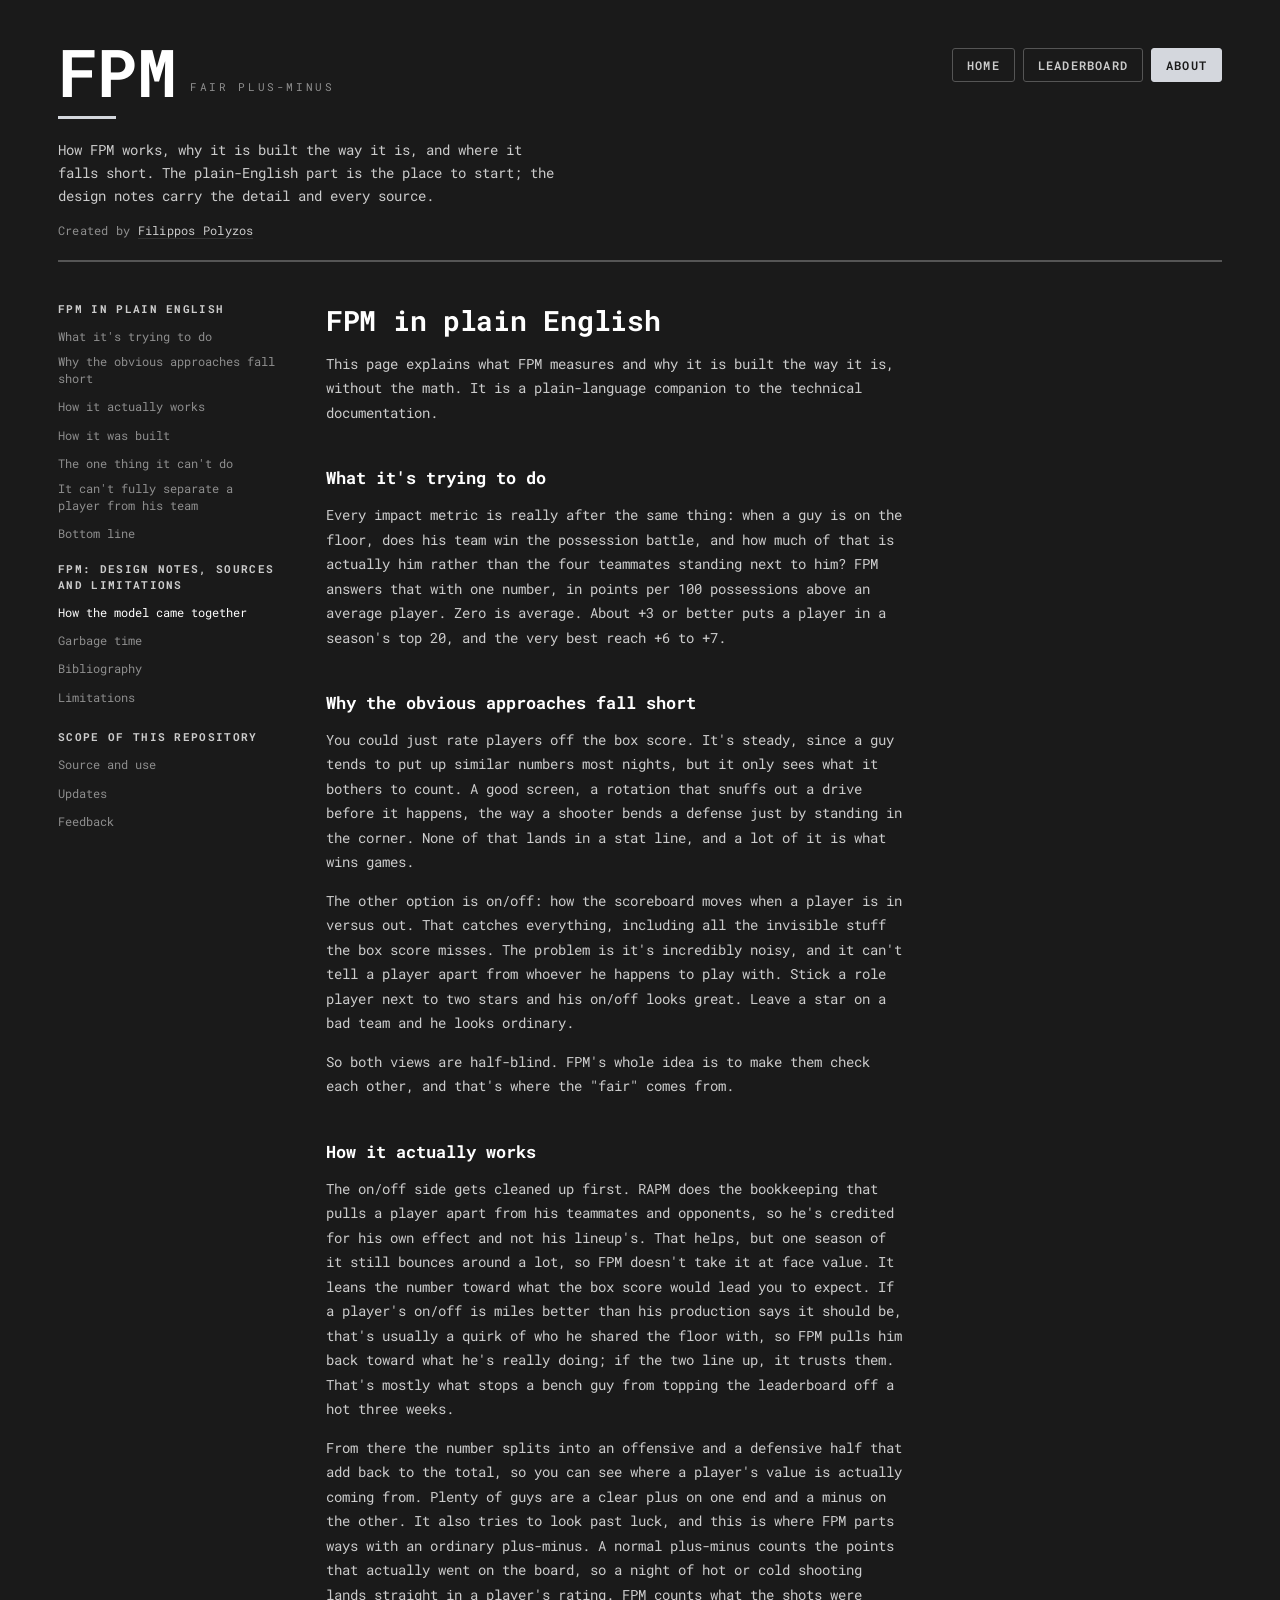
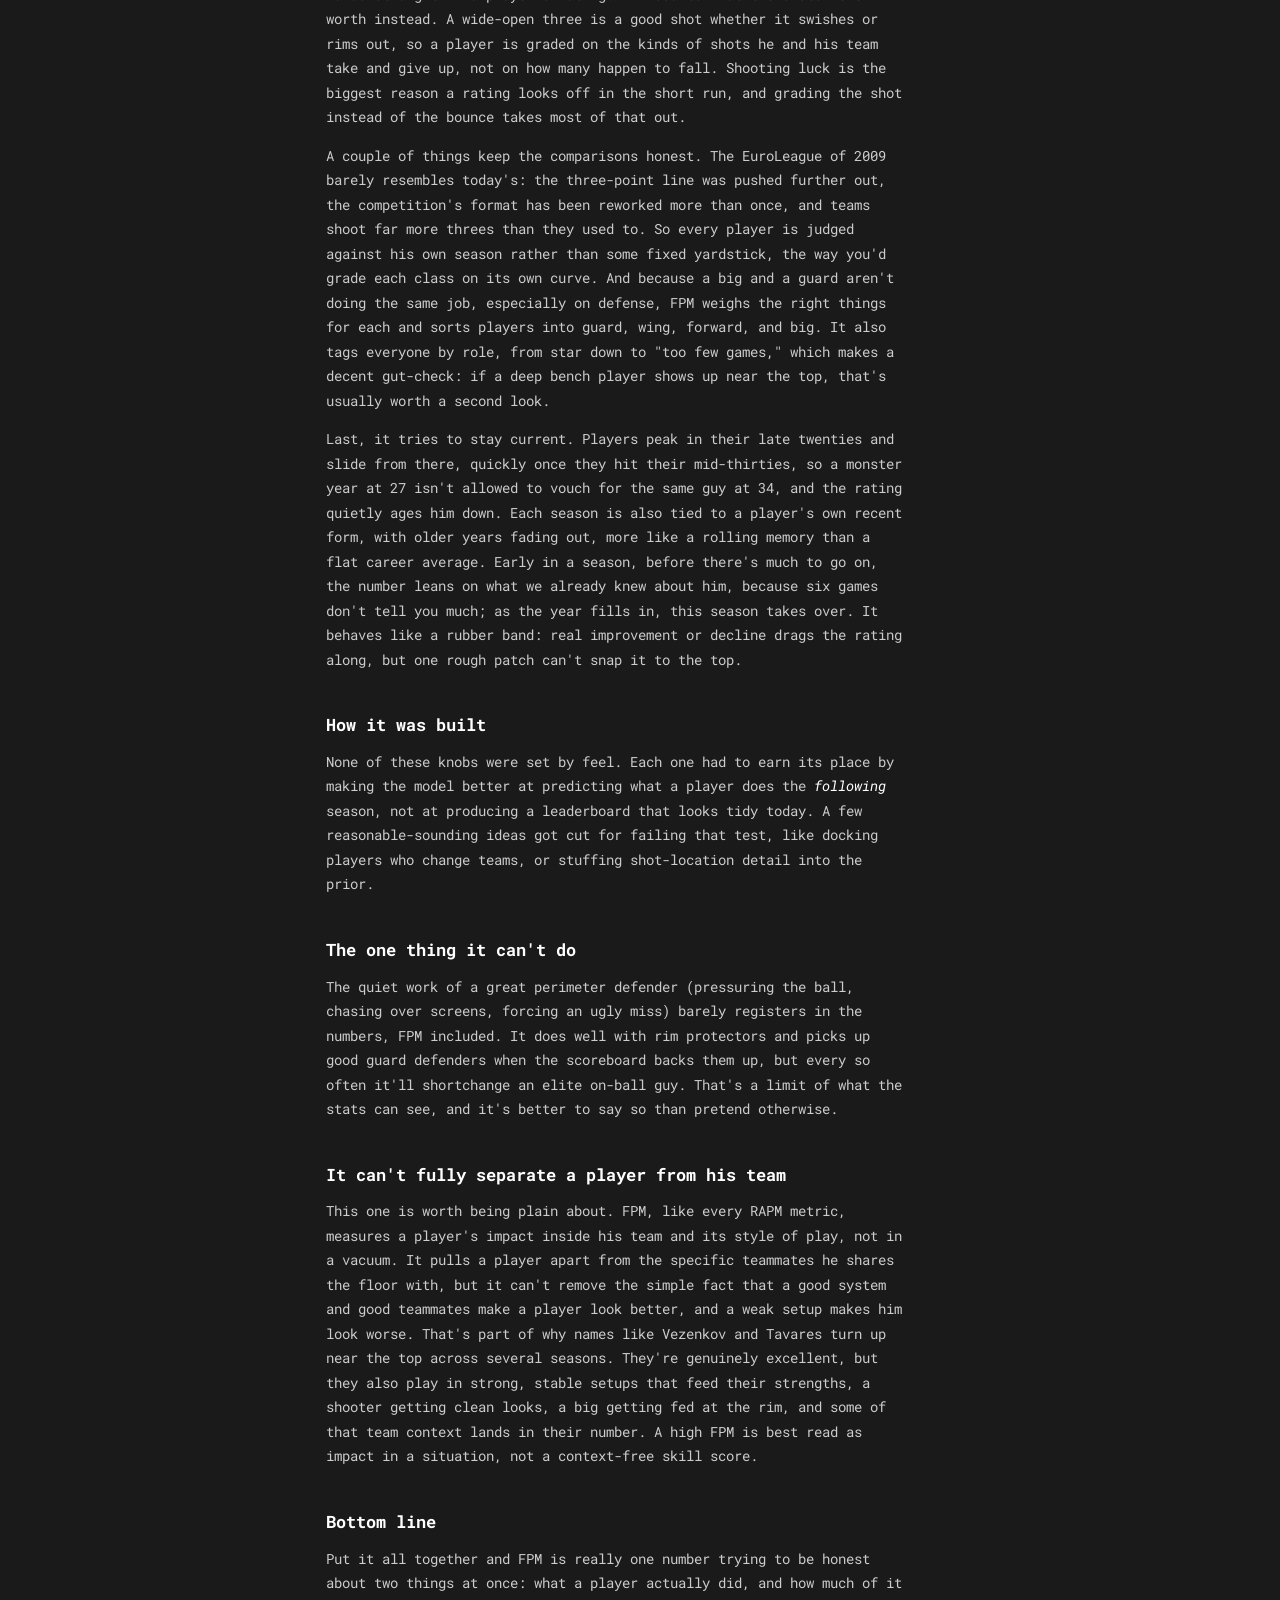
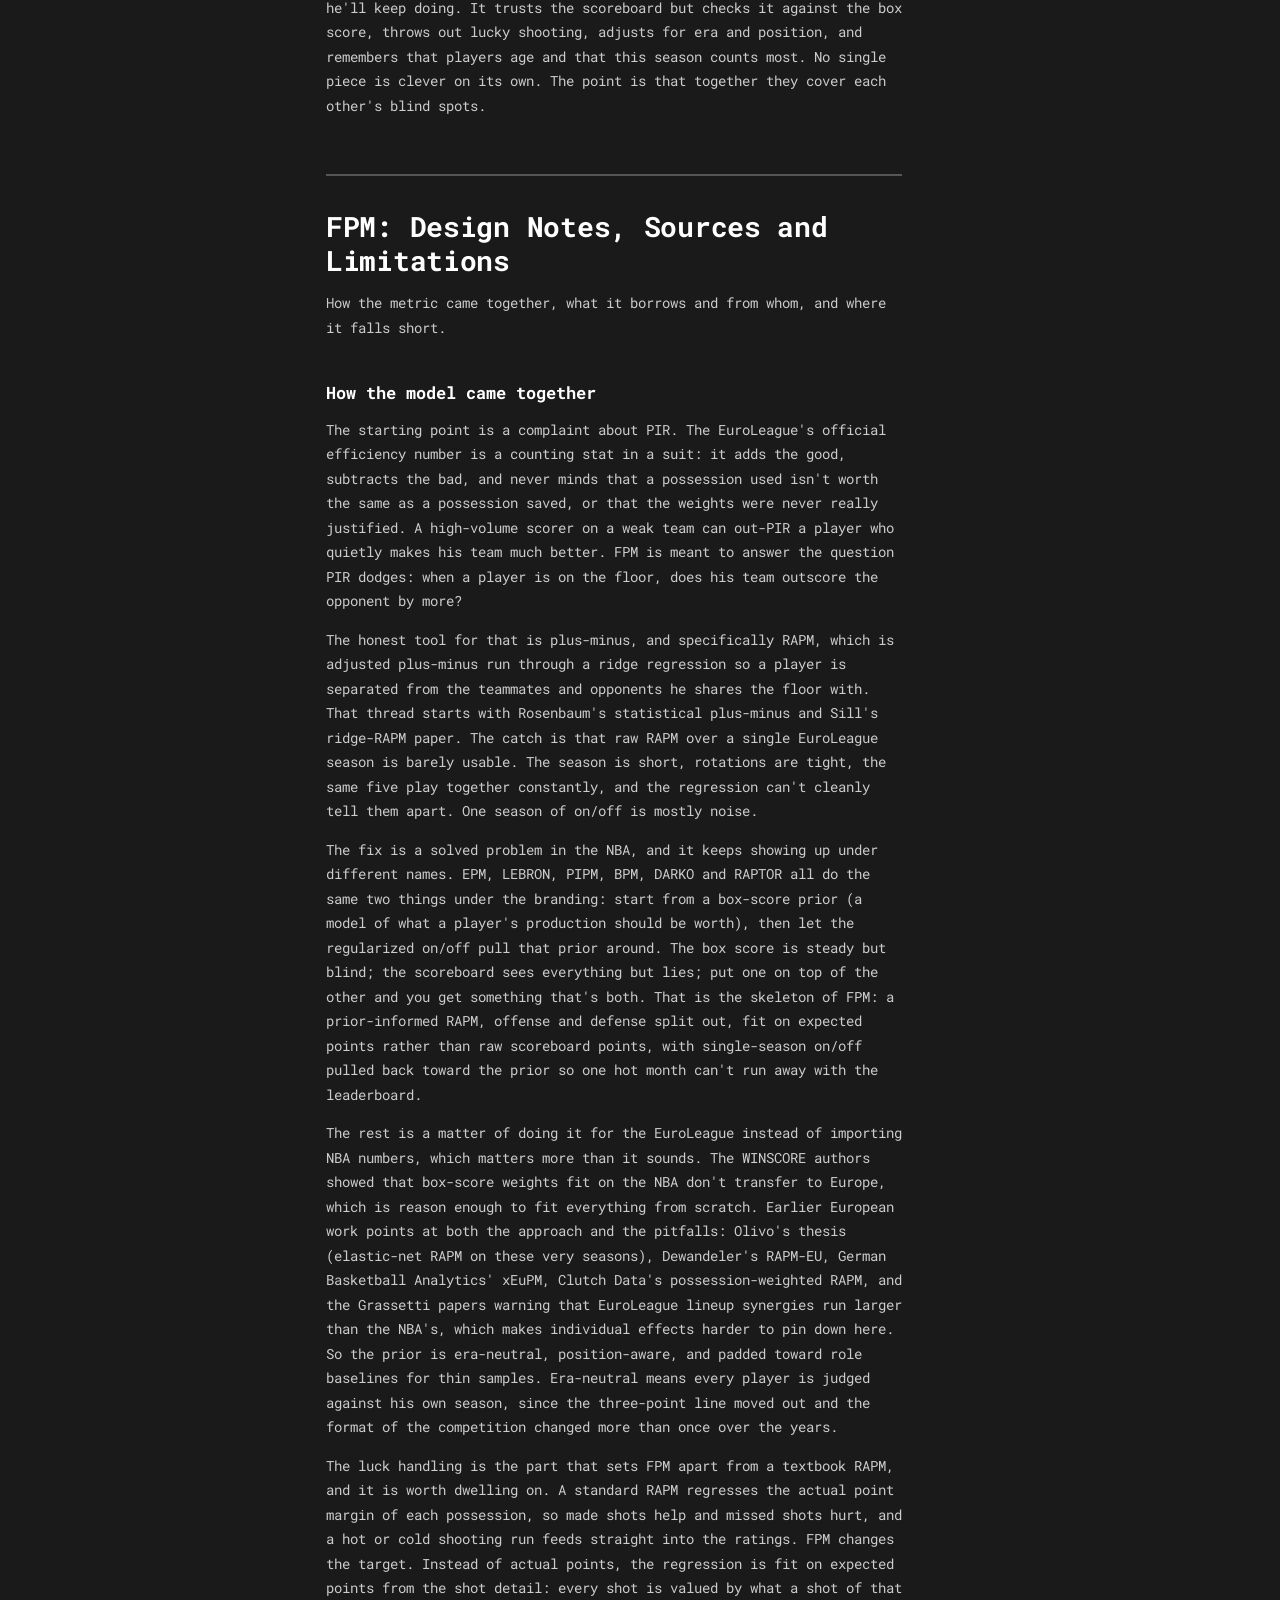
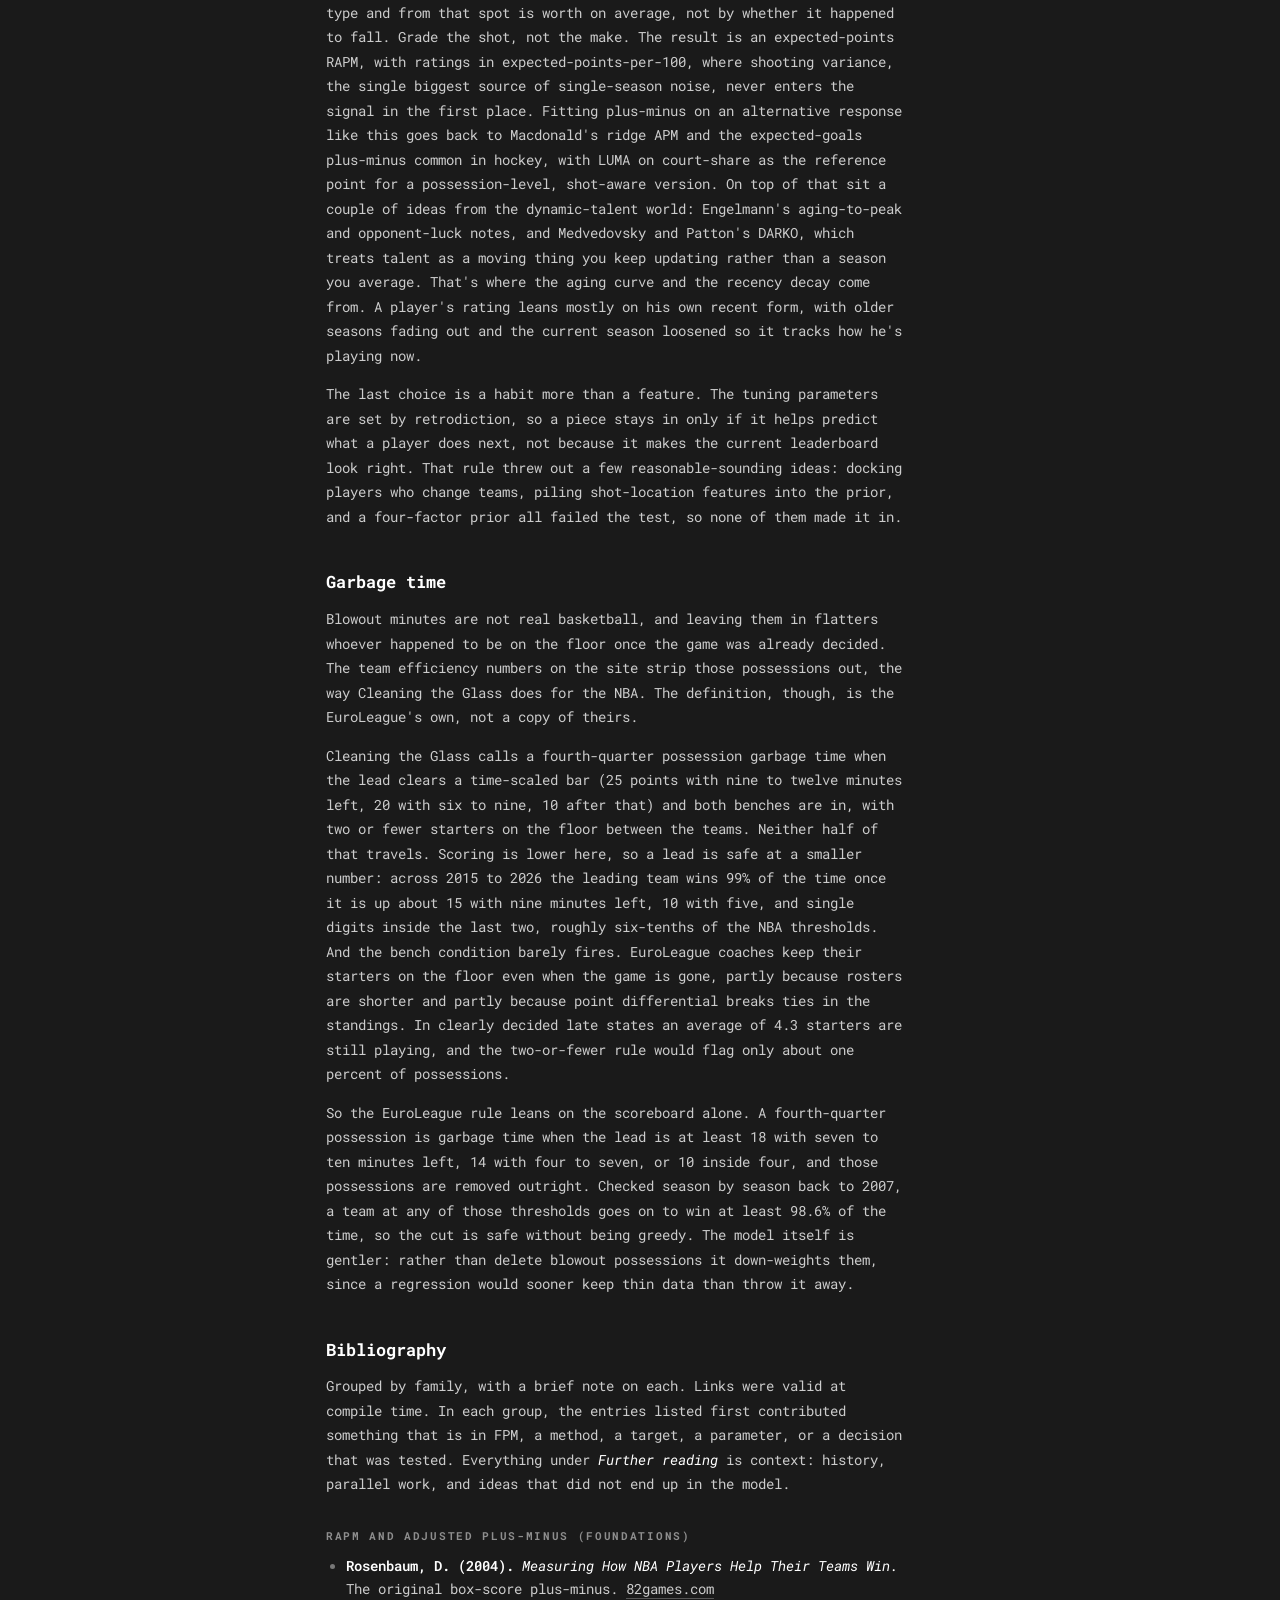
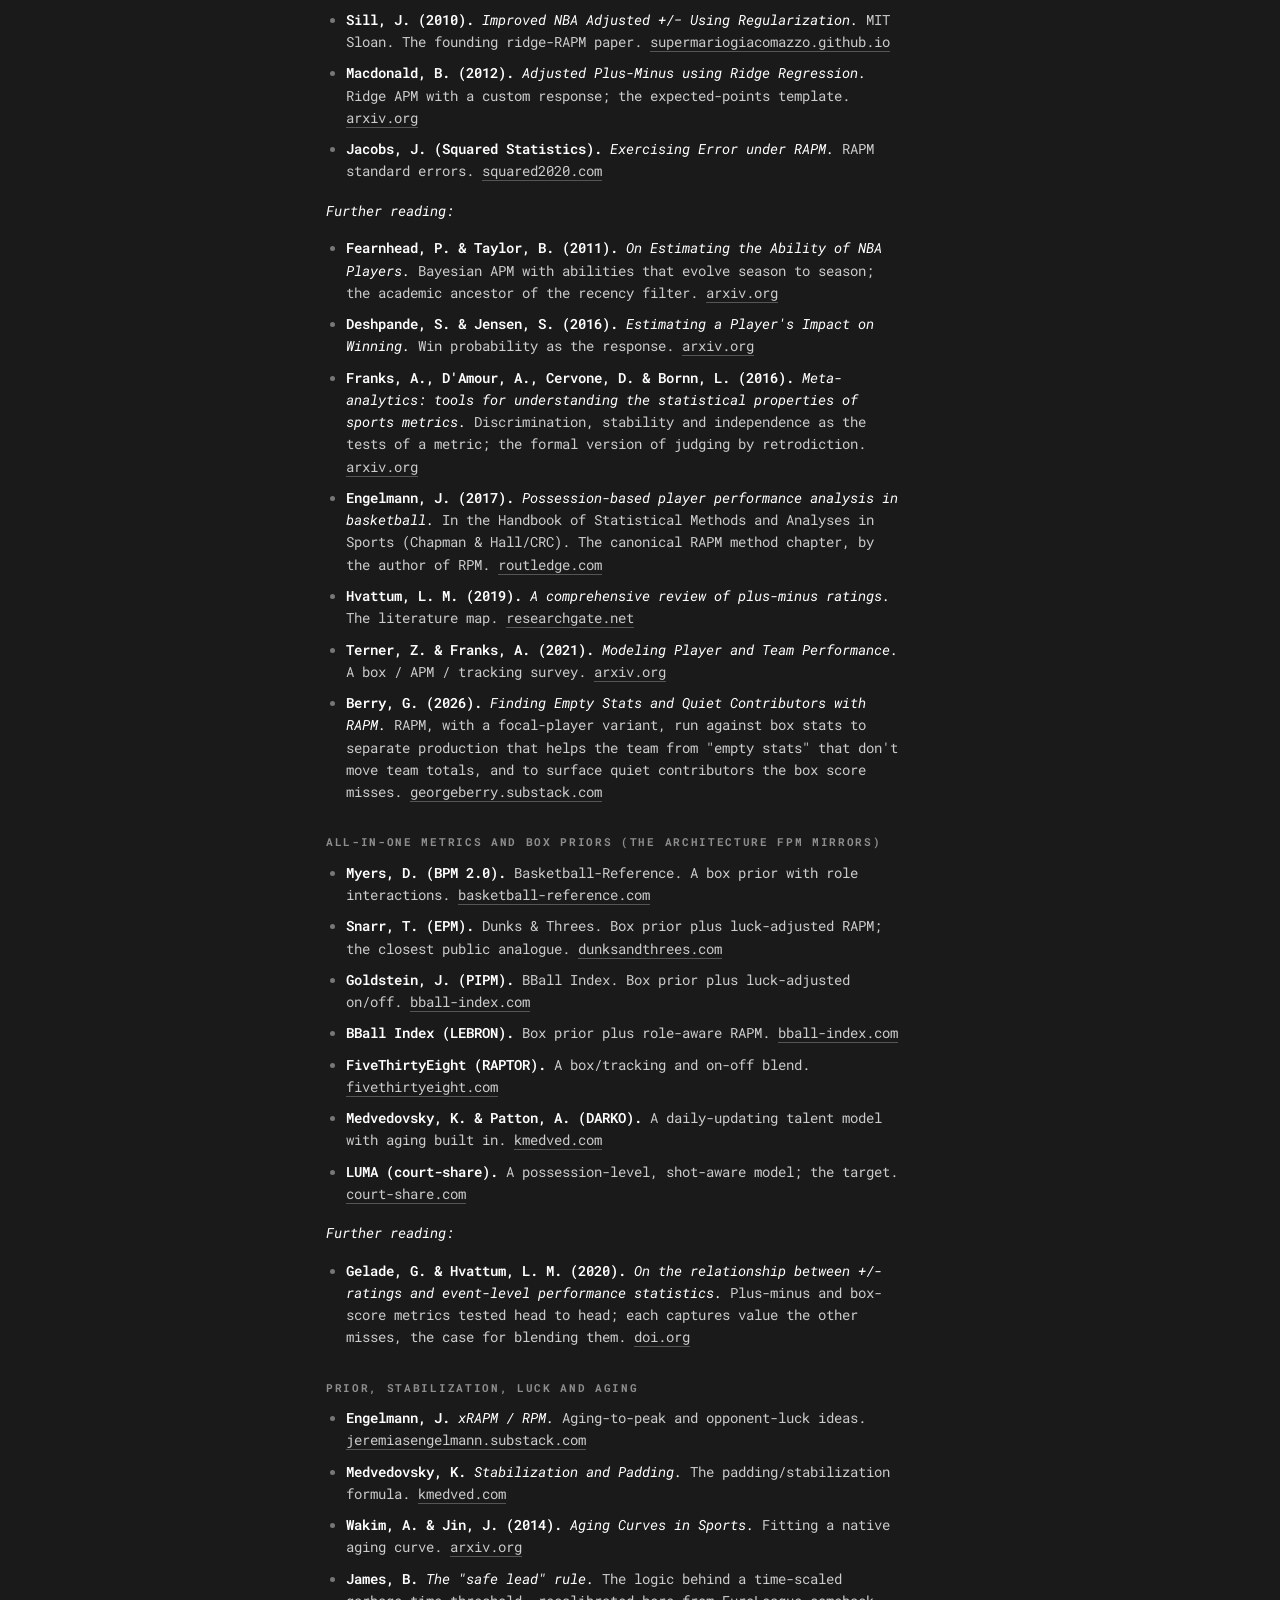
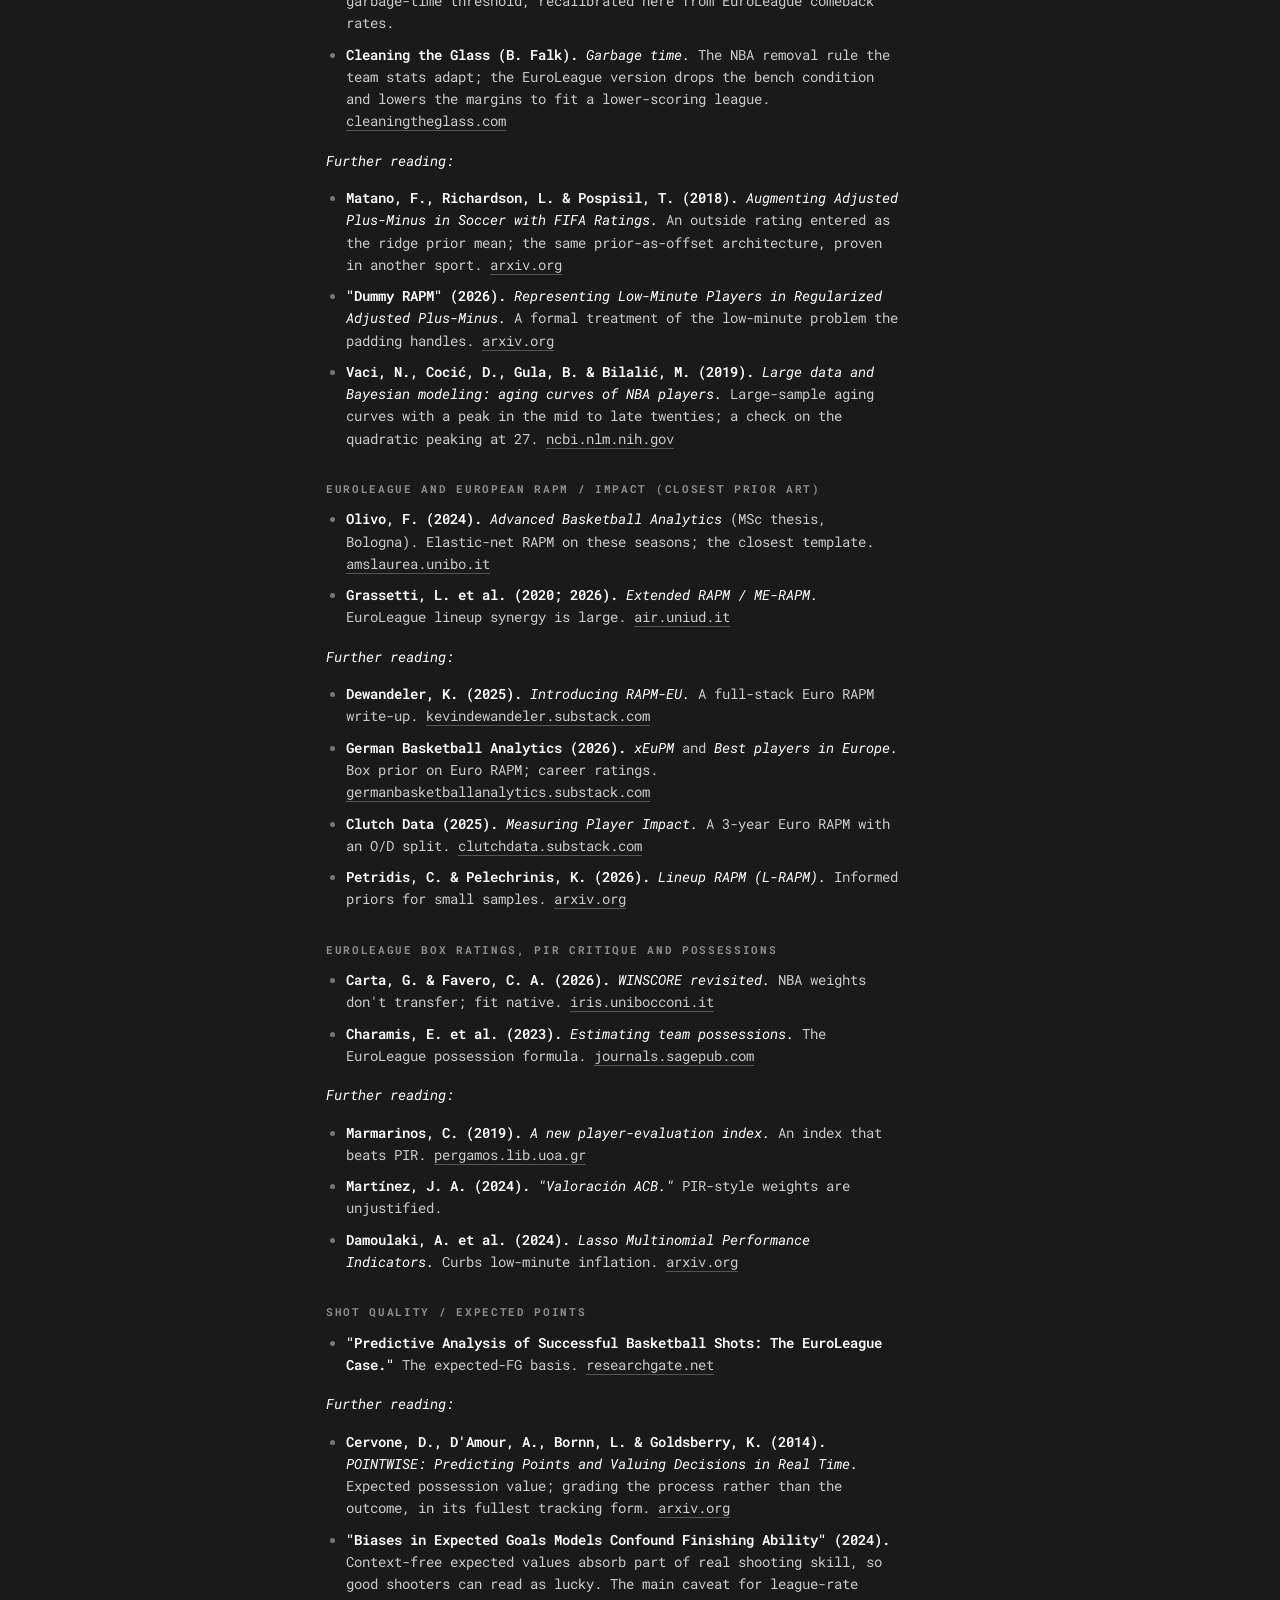
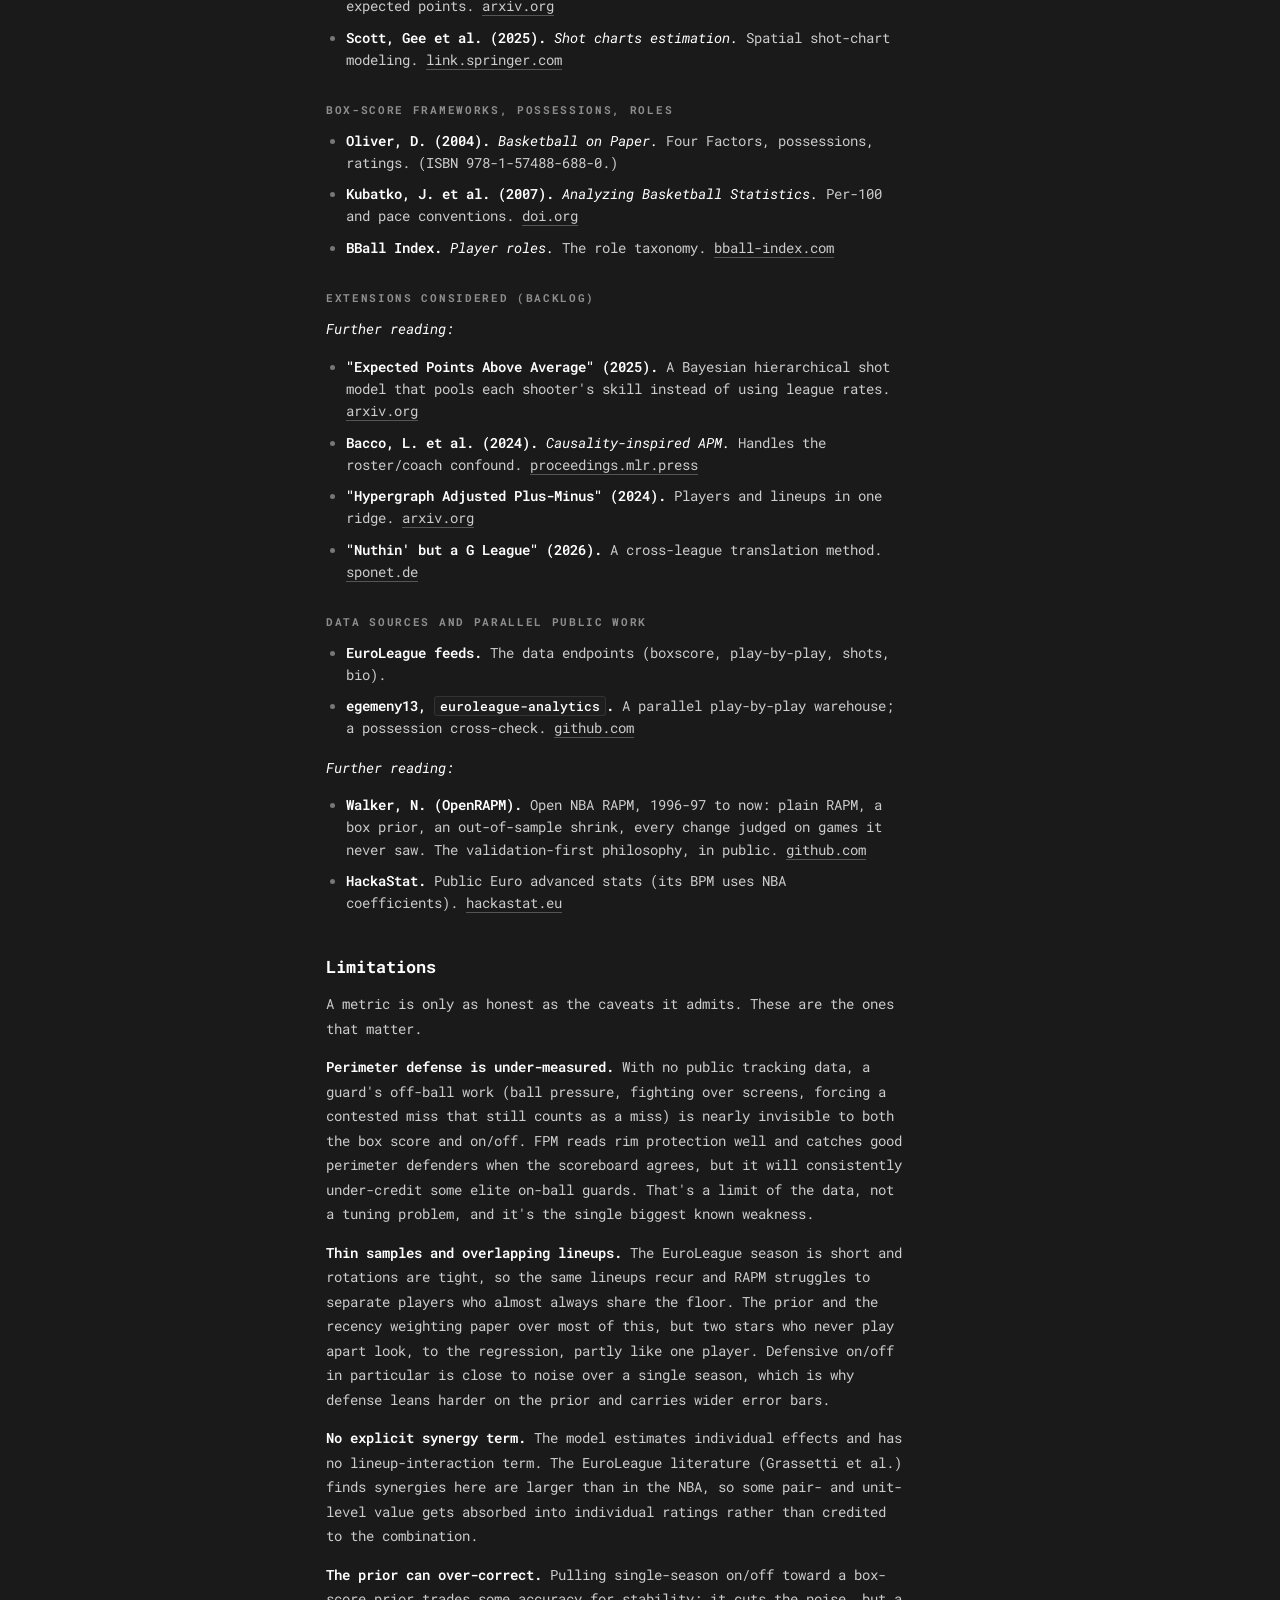
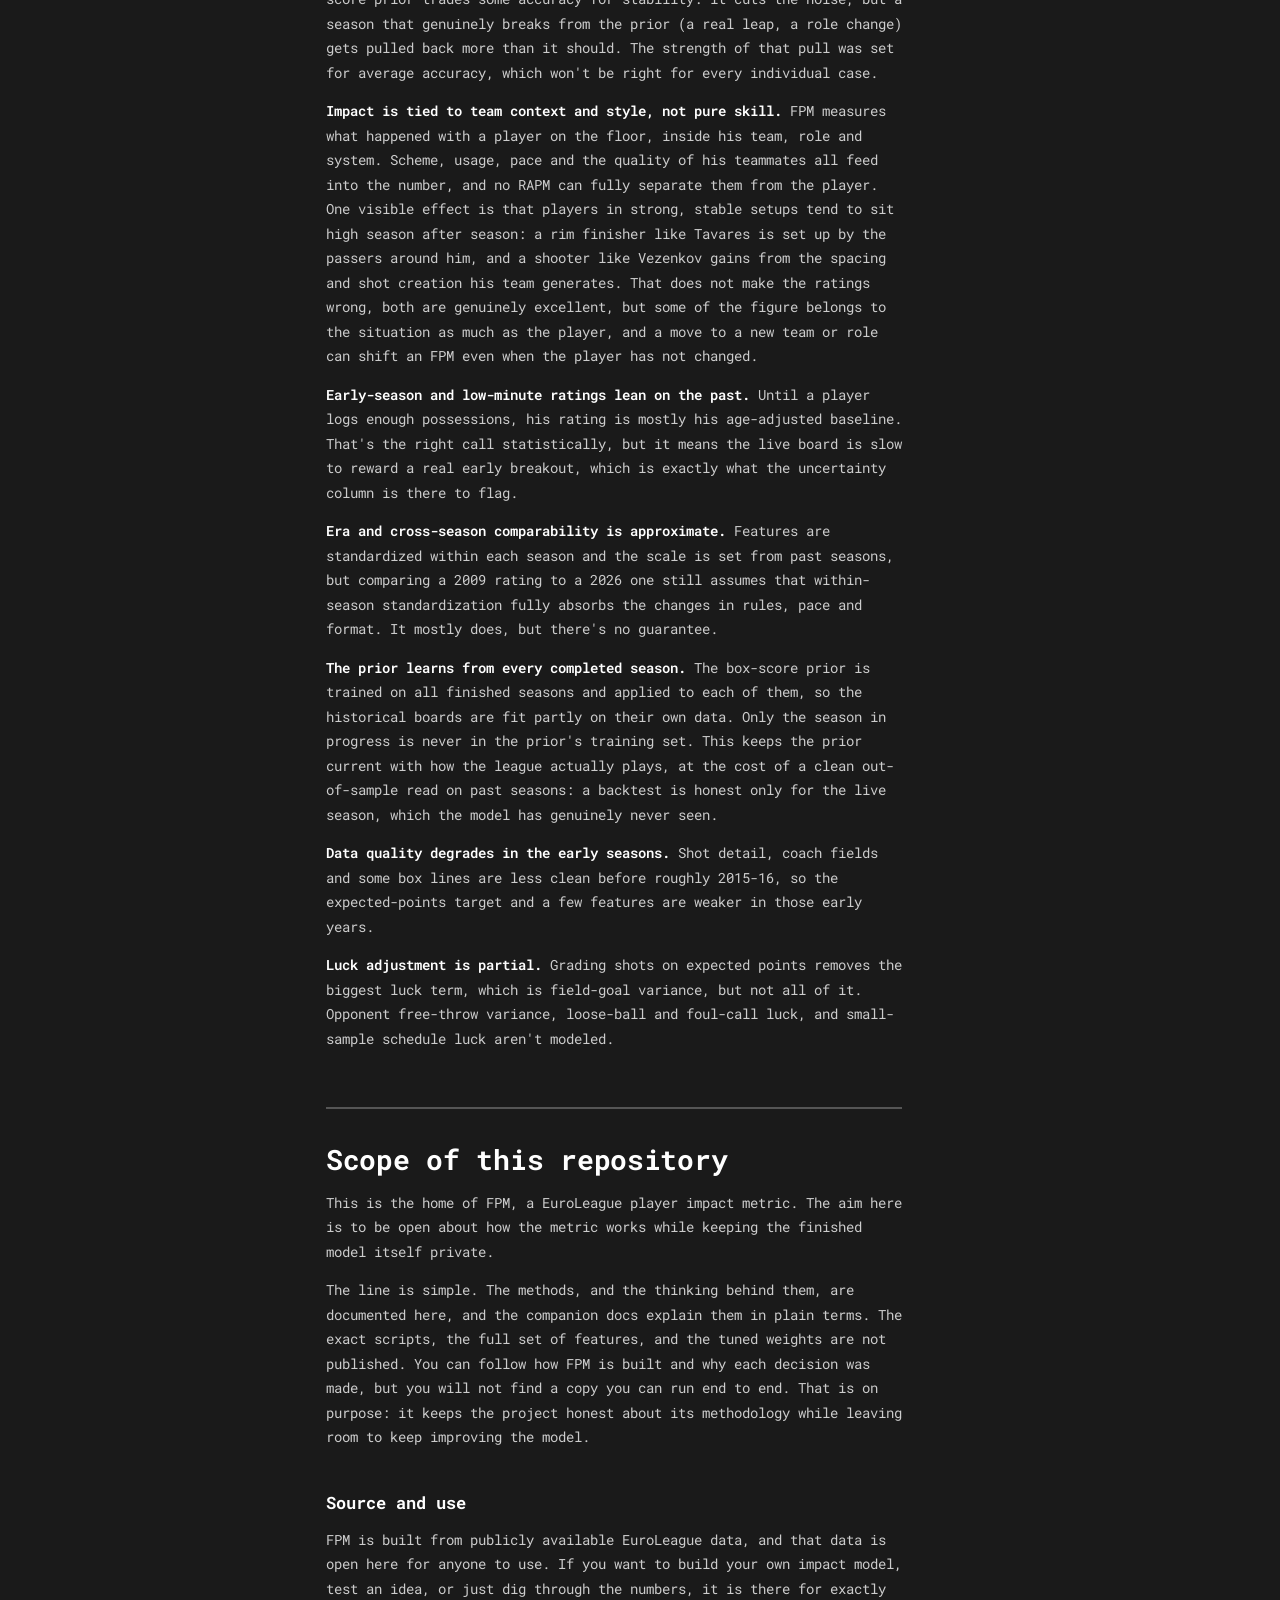
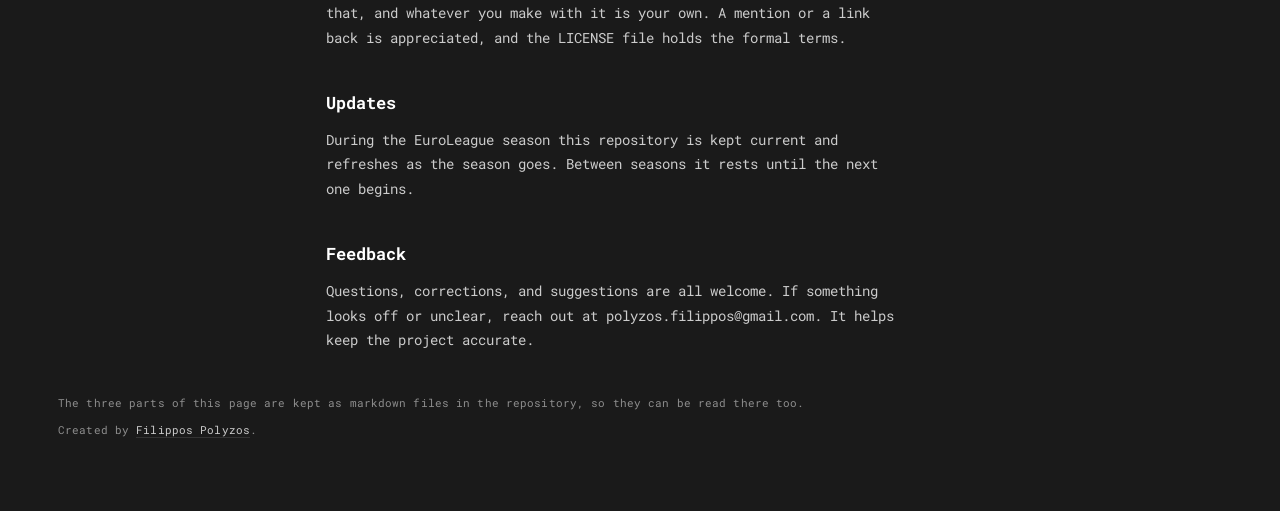
==== docs/about/index.html @ 208ece42 "Add files via upload" ====
<!doctype html>
<html lang="en">
<head>
<meta charset="utf-8">
<meta name="viewport" content="width=device-width, initial-scale=1, viewport-fit=cover">
<title>FPM · About</title>
<meta name="description" content="How Fair Plus-Minus works, the design notes and sources behind it, and what this project shares.">
<link rel="preconnect" href="https://fonts.gstatic.com" crossorigin>
<link rel="stylesheet" href="https://fonts.googleapis.com/css2?family=Roboto+Mono:wght@400;500;600;700&display=swap">
<link rel="stylesheet" href="../assets/site.css">
</head>
<body>
<div class="wrap">
  <header class="mast">
    <a class="brand" href="../">
      <div class="row"><h1>FPM</h1><span class="exp">Fair Plus-Minus</span></div>
      <div class="mark"></div>
    </a>
    <nav class="nav" aria-label="Site">
      <a href="../">Home</a>
      <a href="../leaderboard/">Leaderboard</a>
      <a href="./" aria-current="page">About</a>
    </nav>
  </header>

  <p class="lede">How FPM works, why it is built the way it is, and where it falls short. The plain-English
    part is the place to start; the design notes carry the detail and every source.</p>
  <div class="credit">Created by <a href="https://x.com/filippos_pol" target="_blank" rel="noopener">Filippos Polyzos</a></div>
  <div class="rule"></div>

  <div class="doc">
    <aside class="toc" aria-label="On this page"><ol id="toc"></ol></aside>
    <main class="prose" id="doc"><div class="status">Loading&hellip;</div></main>
  </div>

  <footer>
    The three parts of this page are kept as markdown files in the repository, so they can be read there too.
    <div class="by">Created by <a href="https://x.com/filippos_pol" target="_blank" rel="noopener">Filippos Polyzos</a>.</div>
  </footer>
</div>
<script>
/* The page is assembled from the three markdown files next to it. A small renderer covers what the
   files use (headings, paragraphs, lists, bold, italics, inline code, links), so nothing is loaded
   from outside and editing a .md file is all it takes to update this page. */
var PARTS=[{file:'fpm-explained.md',id:'plain'},{file:'fpm-design.md',id:'design'},{file:'fpm-scope.md',id:'scope'}];
var RAW='https://raw.githubusercontent.com/filippospol/FPM/main/docs/about/';

function esc(s){return s.replace(/&/g,'&amp;').replace(/</g,'&lt;').replace(/>/g,'&gt;');}
function host(u){return u.replace(/^https?:\/\//,'').replace(/^www\./,'').split('/')[0];}
function inline(s){
  var codes=[];
  s=esc(s).replace(/`([^`]+)`/g,function(_,c){codes.push(c);return '\u0000'+(codes.length-1)+'\u0000';});
  s=s.replace(/\[([^\]]+)\]\((https?:\/\/[^)\s]+)\)/g,'<a href="$2" target="_blank" rel="noopener">$1</a>');
  s=s.replace(/(^|[\s(])(https?:\/\/[^\s<)]*[^\s<).,;:])/g,function(_,p,u){
    return p+'<a href="'+u+'" title="'+u+'" target="_blank" rel="noopener">'+host(u)+'</a>';});
  s=s.replace(/\*\*([^*]+)\*\*/g,'<strong>$1</strong>');
  s=s.replace(/(^|[^*])\*([^*\s][^*]*?)\*(?!\*)/g,'$1<em>$2</em>');
  return s.replace(/\u0000(\d+)\u0000/g,function(_,i){return '<code>'+codes[+i]+'</code>';});
}
function slug(s){return s.toLowerCase().replace(/<[^>]+>/g,'').replace(/[^a-z0-9]+/g,'-').replace(/^-|-$/g,'');}

/* markdown -> html; '#' becomes the part title (h2), '##' a section (h3), '###' a group (h4) */
function render(src,pid,toc){
  var lines=src.replace(/\r/g,'').split('\n'),out=[],para=[],list=null,cur=null;
  function fp(){if(para.length){out.push('<p>'+inline(para.join(' '))+'</p>');para=[];}}
  function fl(){if(list){out.push('<'+list.t+'>'+list.items.map(function(x){return '<li>'+inline(x)+'</li>';}).join('')+'</'+list.t+'>');list=null;}}
  lines.forEach(function(ln){
    var h=ln.match(/^(#{1,6})\s+(.*)$/),b=ln.match(/^\s*[-*]\s+(.*)$/),n=ln.match(/^\s*\d+\.\s+(.*)$/);
    if(/^\s*$/.test(ln)){fp();fl();return;}
    if(h){fp();fl();var lvl=Math.min(h[1].length+1,4),txt=h[2].trim(),id=pid+'-'+slug(txt);
      if(lvl===2)id=pid;
      out.push('<h'+lvl+' id="'+id+'">'+inline(txt)+'</h'+lvl+'>');
      if(lvl===2){cur={id:id,text:txt,kids:[]};toc.push(cur);}
      else if(lvl===3&&cur)cur.kids.push({id:id,text:txt});
      return;}
    if(b||n){fp();var t=b?'ul':'ol';if(!list||list.t!==t){fl();list={t:t,items:[]};}list.items.push((b||n)[1]);return;}
    if(list&&/^\s{2,}\S/.test(ln)){list.items[list.items.length-1]+=' '+ln.trim();return;}
    fl();para.push(ln.trim());
  });
  fp();fl();return out.join('\n');
}
function grab(f){
  var ok=function(r){if(!r.ok)throw 0;return r.text();},md=function(t){if(/^\s*</.test(t))throw 0;return t;};
  return fetch(f).then(ok).then(md).catch(function(){return fetch(RAW+f,{cache:'no-store'}).then(ok).then(md);});
}
Promise.all(PARTS.map(function(p){return grab(p.file);})).then(function(texts){
  var toc=[],html=texts.map(function(t,i){return '<section class="part">'+render(t,PARTS[i].id,toc)+'</section>';}).join('');
  document.getElementById('doc').innerHTML=html;
  document.getElementById('toc').innerHTML=toc.map(function(p){
    return '<li><a href="#'+p.id+'">'+inline(p.text)+'</a>'+(p.kids.length?'<ol>'+p.kids.map(function(k){
      return '<li><a href="#'+k.id+'">'+inline(k.text)+'</a></li>';}).join('')+'</ol>':'')+'</li>';}).join('');
  if(location.hash){var el=document.getElementById(location.hash.slice(1));if(el)el.scrollIntoView();}
  /* highlight the section being read */
  var links={};document.querySelectorAll('#toc a').forEach(function(a){links[a.getAttribute('href').slice(1)]=a;});
  if('IntersectionObserver' in window){
    var io=new IntersectionObserver(function(es){es.forEach(function(e){if(e.isIntersecting&&links[e.target.id]){
      document.querySelectorAll('#toc a.on').forEach(function(a){a.classList.remove('on');});links[e.target.id].classList.add('on');}});},
      {rootMargin:'0px 0px -70% 0px'});
    document.querySelectorAll('#doc h2,#doc h3').forEach(function(h){io.observe(h);});
  }
}).catch(function(){document.getElementById('doc').innerHTML='<div class="status">Could not load this page. The same text is in the repository under docs/about.</div>';});
</script>
</body>
</html>
---- docs/assets/site.css ----
/* FPM site: the shared house style. Matches the R-bball-projects look: Roboto Mono, dark greys,
   hairline rules, black-grey-white only. Every page links this file, so the three stay in step. */
:root{
  --bg:#1a1a1a; --panel:#1e1e1e; --stripe:#232323; --hover:#262626;
  --text:#ffffff; --sec:#cccccc; --muted:#8e8e8e; --faint:#777777;
  --line:#555555; --line-2:#333333; --accent:#d4d7dd;
  --gut:max(18px,env(safe-area-inset-left,0px));
  --gutr:max(18px,env(safe-area-inset-right,0px));
  color-scheme:dark;
}
*{box-sizing:border-box}
html,body{margin:0}
body{background:var(--bg);color:var(--text);
  font-family:'Roboto Mono',ui-monospace,SFMono-Regular,Menlo,Consolas,monospace;
  font-variant-numeric:tabular-nums;-webkit-font-smoothing:antialiased}
a{color:var(--accent)}
.wrap{max-width:1200px;margin:0 auto;padding:0 var(--gutr) 72px var(--gut)}

/* masthead: wordmark on the left, page nav on the right */
.mast{display:flex;align-items:flex-start;justify-content:space-between;gap:16px;padding:42px 0 0}
.brand{color:inherit;text-decoration:none}
.brand .row{display:flex;align-items:flex-end;gap:14px;flex-wrap:wrap}
.brand h1,.brand .word{font-weight:700;font-size:clamp(42px,8vw,66px);line-height:.9;letter-spacing:-.01em;margin:0}
.brand .exp{font-size:11px;text-transform:uppercase;letter-spacing:.24em;color:var(--muted);padding-bottom:7px}
.mark{height:3px;width:58px;background:var(--accent);margin:15px 0 0}
.nav{display:flex;gap:8px;margin-top:6px;flex-wrap:wrap}
.nav a{font:600 12px/1 'Roboto Mono',monospace;letter-spacing:.1em;text-transform:uppercase;
  color:var(--sec);text-decoration:none;border:1px solid var(--line);border-radius:3px;padding:10px 14px}
.nav a:hover{color:var(--text);border-color:var(--text)}
.nav a[aria-current="page"]{color:var(--bg);background:var(--accent);border-color:var(--accent)}

/* intro copy under the masthead */
.lede{max-width:62ch;margin:20px 0 0;font-size:13.5px;line-height:1.7;color:var(--sec)}
.lede+.lede{margin-top:12px}
.lede b{color:var(--text);font-weight:600}
.credit{margin:14px 0 0;font-size:12px;color:var(--muted);letter-spacing:.02em}
.credit a,footer a{color:var(--sec);text-decoration:none;border-bottom:1px solid var(--line-2)}
.credit a:hover,footer a:hover{color:var(--text);border-bottom-color:var(--text)}
.rule{height:2px;background:var(--line);margin:22px 0 0}
.label{font-size:10.5px;font-weight:700;letter-spacing:.16em;text-transform:uppercase;color:var(--muted);margin:0 0 10px}

footer{margin-top:26px;font-size:11px;line-height:1.75;color:var(--muted);letter-spacing:.01em}
footer .by{margin-top:8px}

/* home: the scale strip and the three ways in */
.scale{display:grid;grid-template-columns:repeat(3,minmax(0,1fr));margin:12px 0 0}
.scale div{padding:18px 16px 4px 0}
.scale div+div{padding-left:16px;border-left:1px solid var(--line-2)}
.scale .n{display:block;font-size:30px;font-weight:700;color:var(--text);letter-spacing:-.01em}
.scale .t{display:block;margin-top:6px;font-size:12px;line-height:1.55;color:var(--muted)}
.ways{display:grid;grid-template-columns:repeat(3,minmax(0,1fr));gap:14px;margin:30px 0 0}
.way{display:block;color:inherit;text-decoration:none;border:1px solid var(--line-2);border-radius:4px;
  padding:20px 20px 22px;background:var(--panel)}
.way:hover{border-color:var(--text)}
.way .h{display:flex;justify-content:space-between;align-items:baseline;gap:10px;
  font-size:16px;font-weight:700;color:var(--text)}
.way .h span{color:var(--muted);font-weight:500}
.way:hover .h span{color:var(--text)}
.way p{margin:10px 0 0;font-size:12.5px;line-height:1.65;color:var(--sec)}

/* about: long-form reading with a table of contents beside it */
.doc{display:grid;grid-template-columns:220px minmax(0,1fr);gap:48px;margin-top:8px}
.toc{position:sticky;top:24px;align-self:start;max-height:calc(100vh - 48px);overflow:auto;padding:26px 0 0}
.toc ol{list-style:none;margin:0;padding:0}
.toc>ol>li{margin:0 0 18px}
.toc>ol>li>a{font-size:11px;font-weight:700;letter-spacing:.12em;text-transform:uppercase;color:var(--sec)}
.toc li li{margin:7px 0 0}
.toc li li a{font-size:12px;color:var(--muted)}
.toc a{text-decoration:none;line-height:1.45;display:inline-block}
.toc a:hover,.toc a.on{color:var(--text)}
.prose{max-width:72ch;font-size:14px;line-height:1.75;color:var(--sec)}
.prose .part{padding-top:6px}
.prose .part+.part{margin-top:56px;border-top:2px solid var(--line)}
.prose h2{font-size:clamp(22px,3.4vw,28px);font-weight:700;line-height:1.2;color:var(--text);
  letter-spacing:-.01em;margin:28px 0 14px}
.prose h3{font-size:17px;font-weight:700;color:var(--text);margin:38px 0 10px}
.prose h4{font-size:10.5px;font-weight:700;letter-spacing:.16em;text-transform:uppercase;color:var(--muted);margin:30px 0 10px}
.prose p{margin:0 0 14px}
.prose strong{color:var(--text);font-weight:600}
.prose em{color:var(--text);font-style:italic}
.prose ul,.prose ol{margin:0 0 16px;padding-left:20px}
.prose li{margin:0 0 9px;font-size:13.5px;line-height:1.65}
.prose li::marker{color:var(--faint)}
.prose a{color:var(--sec);text-decoration:none;border-bottom:1px solid var(--line);overflow-wrap:anywhere}
.prose a:hover{color:var(--text);border-bottom-color:var(--text)}
.prose code{font:500 12.5px 'Roboto Mono',monospace;background:var(--panel);border:1px solid var(--line-2);
  border-radius:3px;padding:1px 5px;color:var(--text)}
.prose h2,.prose h3,.prose h4{scroll-margin-top:20px}
.status{color:var(--muted);font-size:13px;padding:30px 0}

@media(max-width:1000px){
  .doc{grid-template-columns:1fr;gap:0}
  .toc{position:static;max-height:none;border-bottom:1px solid var(--line-2);padding:20px 0 14px}
  .toc li li{display:none}
  .toc>ol{display:flex;flex-wrap:wrap;gap:8px 22px}
  .toc>ol>li{margin:0}
}
@media(max-width:760px){
  .ways{grid-template-columns:1fr}
}
@media(max-width:620px){
  .mast{flex-wrap:wrap}
  .scale{grid-template-columns:1fr}
  .scale div+div{padding-left:0;border-left:0;border-top:1px solid var(--line-2)}
  .scale div{padding:14px 0 6px}
}
@media(prefers-reduced-motion:reduce){*{transition:none!important;scroll-behavior:auto!important}}
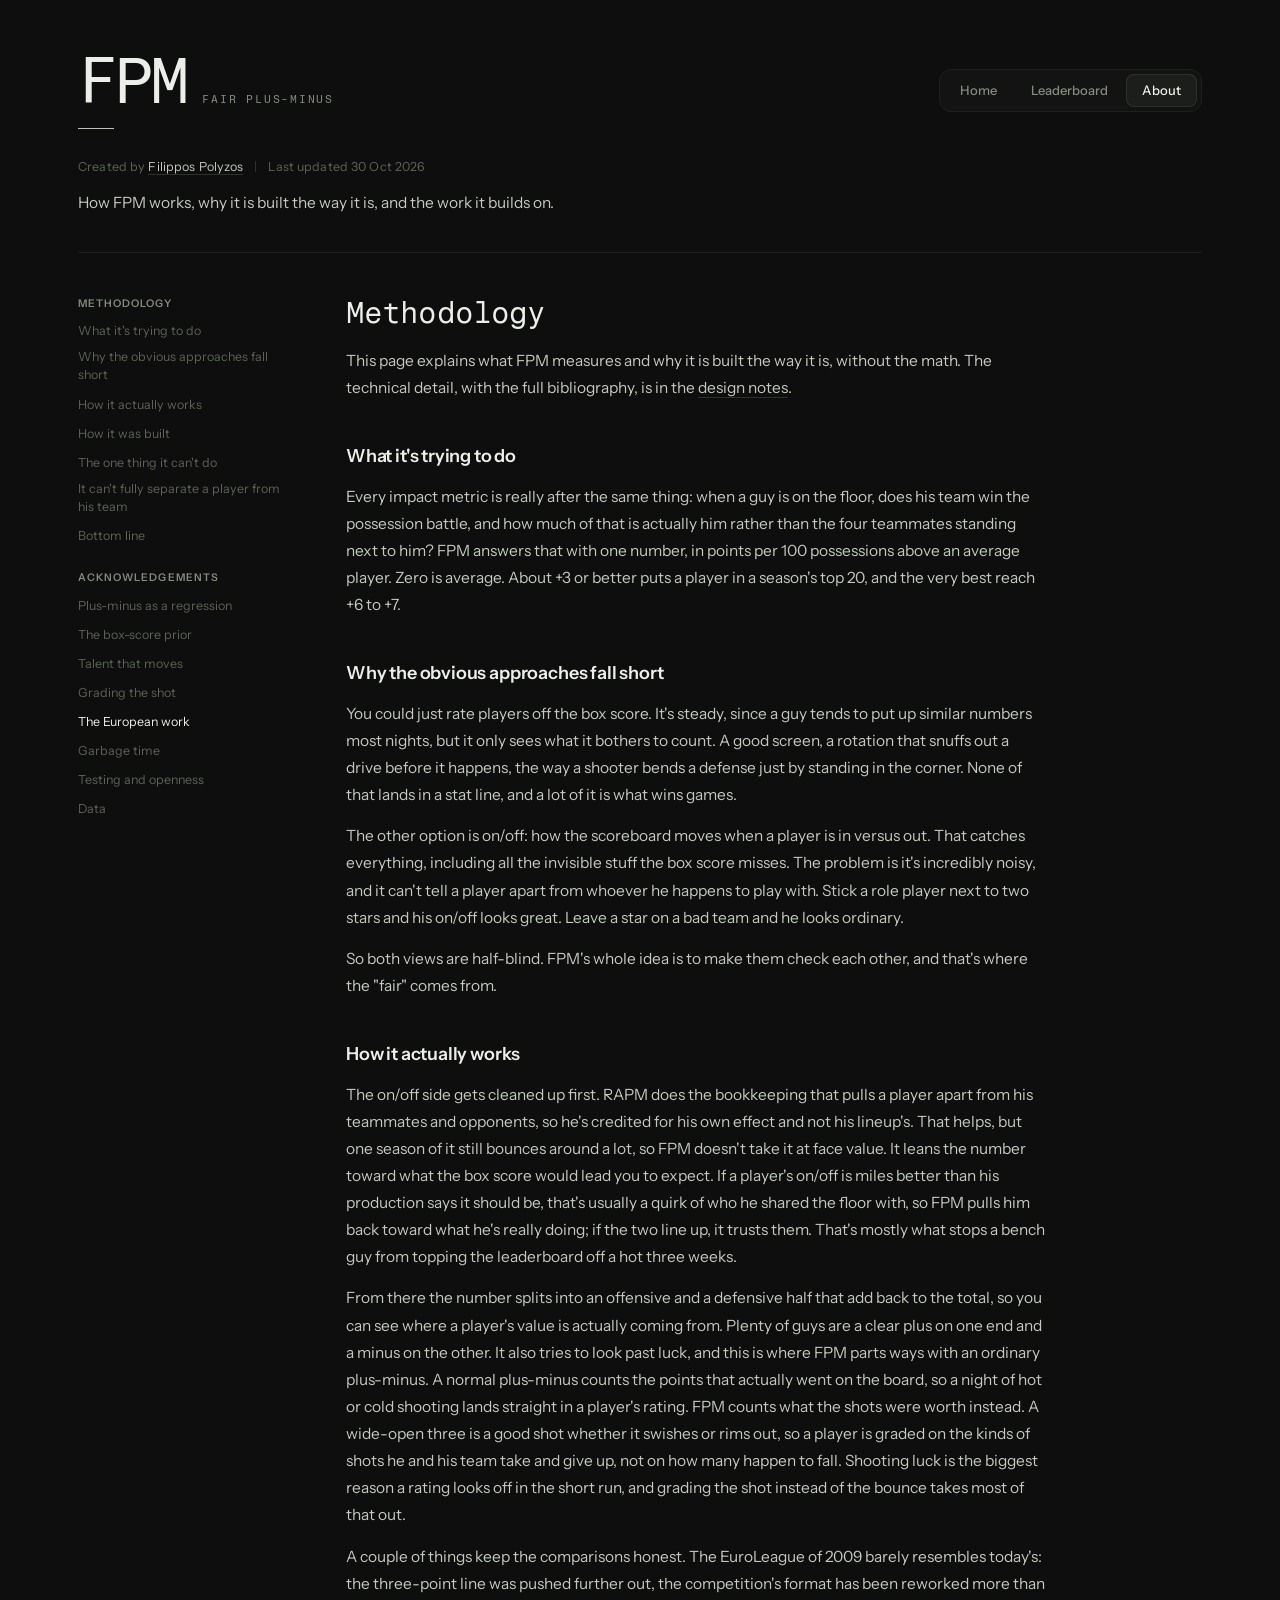
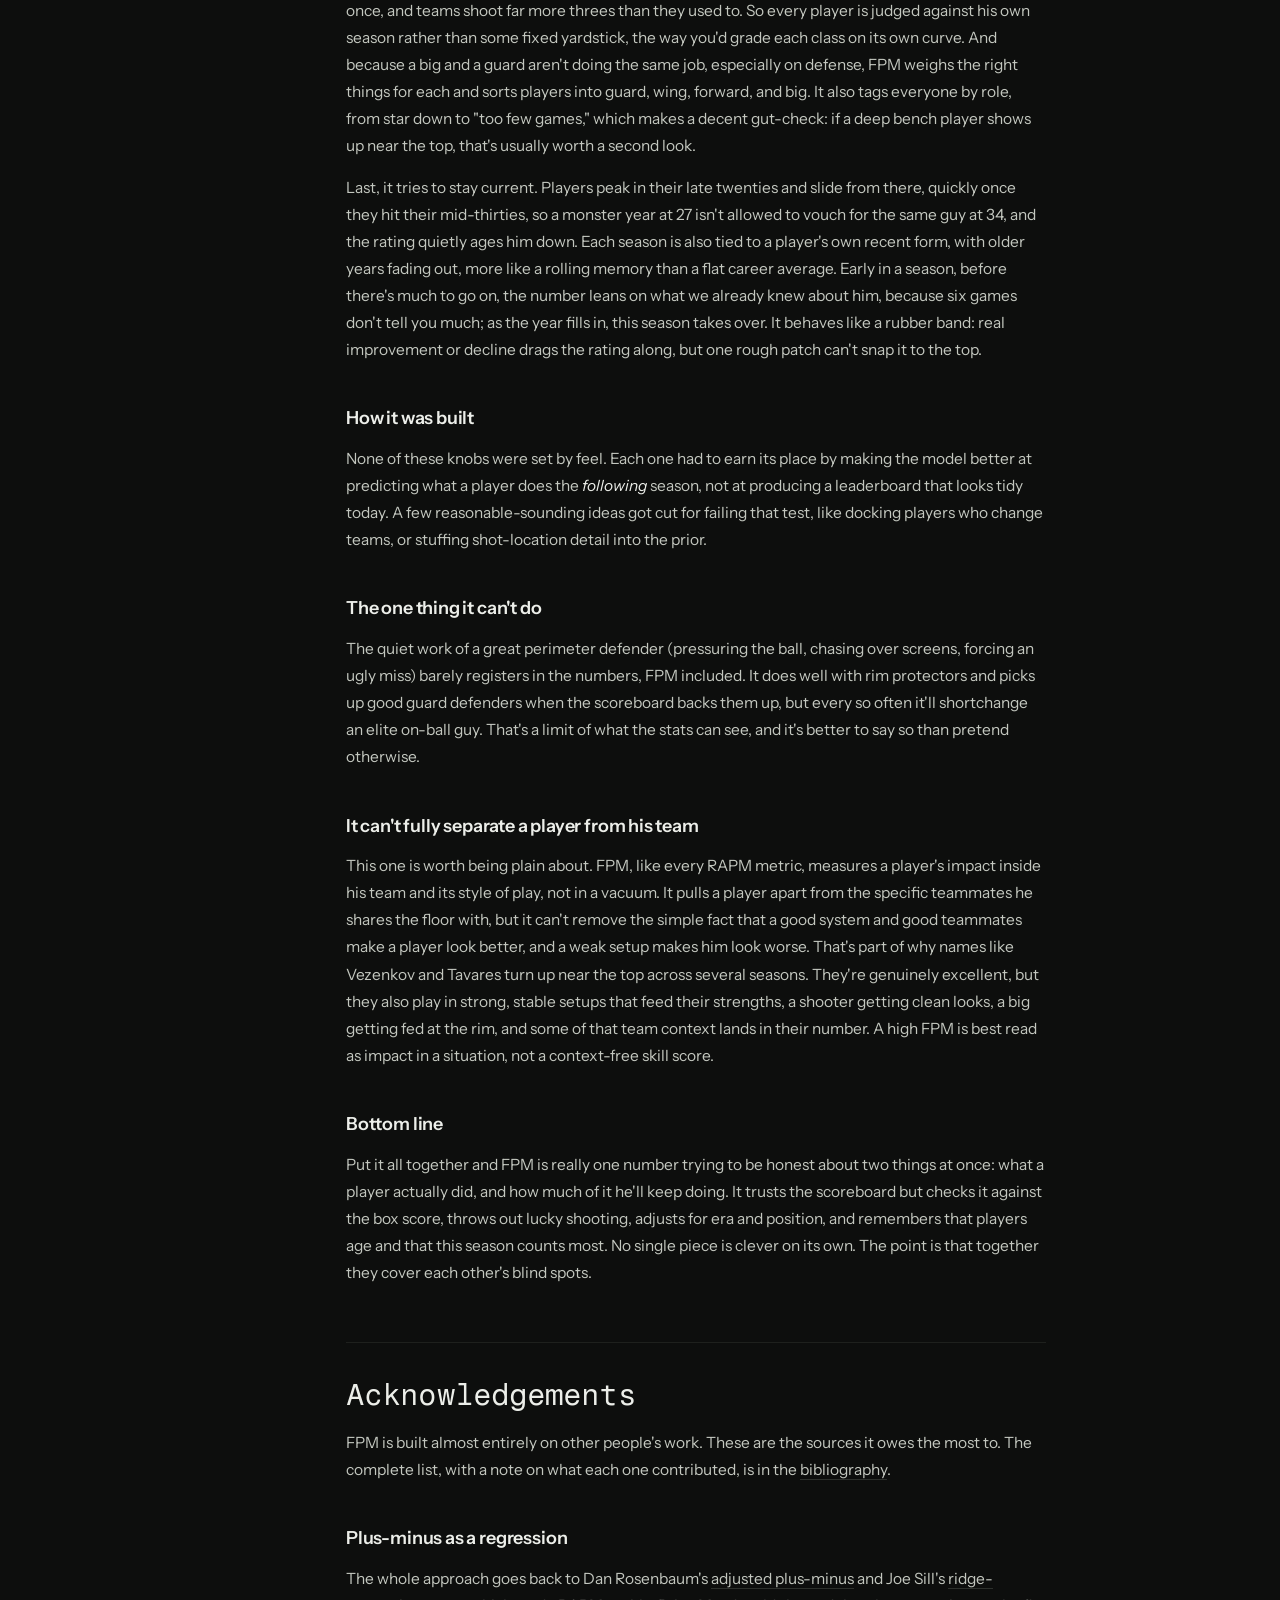
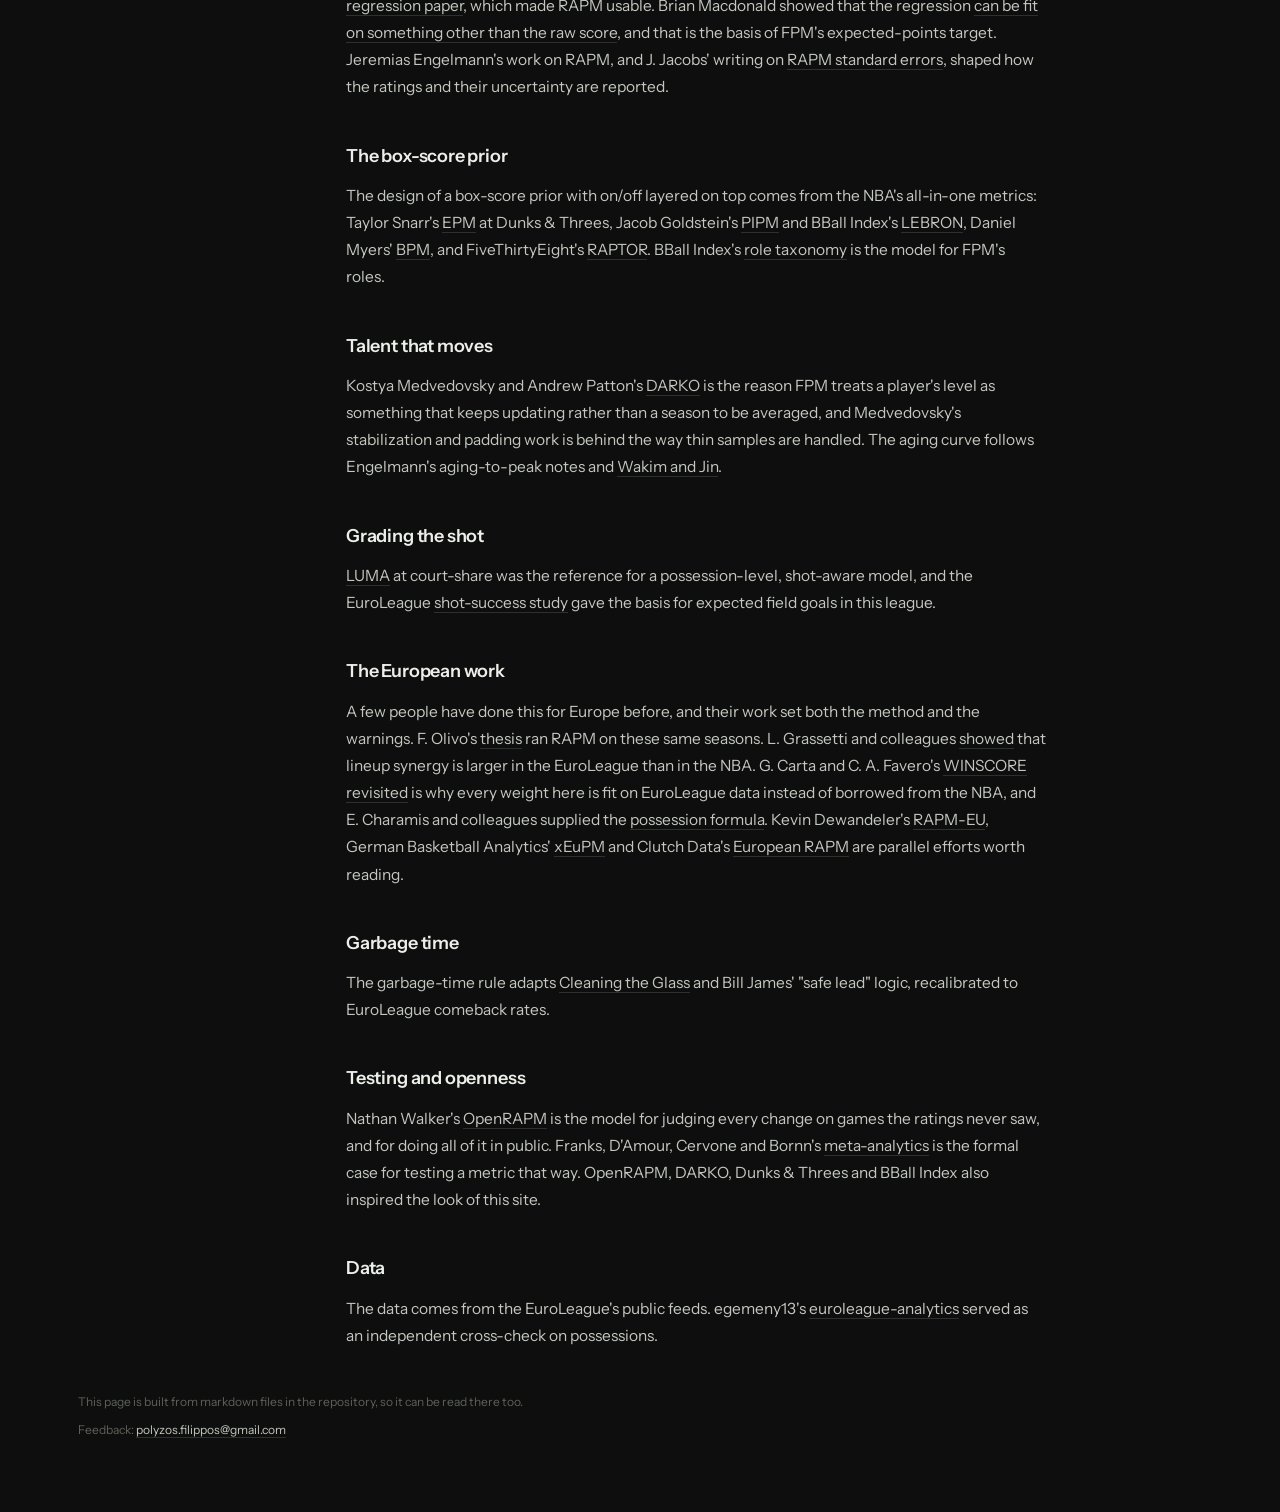
==== commit 9fe72b4c: "Add files via upload" ====
--- a/docs/about/index.html
+++ b/docs/about/index.html
@@ -3,13 +3,13 @@
 <head>
 <meta charset="utf-8">
 <meta name="viewport" content="width=device-width, initial-scale=1, viewport-fit=cover">
-<title>FPM · About</title>
-<meta name="description" content="How Fair Plus-Minus works, the design notes and sources behind it, and what this project shares.">
+<title>FPM - About</title>
+<meta name="description" content="How Fair Plus-Minus works, why it is built the way it is, and the work it builds on.">
 <link rel="preconnect" href="https://fonts.gstatic.com" crossorigin>
-<link rel="stylesheet" href="https://fonts.googleapis.com/css2?family=Roboto+Mono:wght@400;500;600;700&display=swap">
+<link rel="stylesheet" href="https://fonts.googleapis.com/css2?family=Fragment+Mono:ital@0;1&family=Instrument+Sans:wght@400;500;600;700&display=swap">
 <link rel="stylesheet" href="../assets/site.css">
 </head>
-<body>
+<body data-top>
 <div class="wrap">
   <header class="mast">
     <a class="brand" href="../">
@@ -23,9 +23,12 @@
     </nav>
   </header>
 
-  <p class="lede">How FPM works, why it is built the way it is, and where it falls short. The plain-English
-    part is the place to start; the design notes carry the detail and every source.</p>
-  <div class="credit">Created by <a href="https://x.com/filippos_pol" target="_blank" rel="noopener">Filippos Polyzos</a></div>
+  <div class="credit">
+    <span>Created by <a href="https://x.com/filippos_pol" target="_blank" rel="noopener">Filippos Polyzos</a></span>
+    <span id="updated"></span>
+  </div>
+
+  <p class="lede">How FPM works, why it is built the way it is, and the work it builds on.</p>
   <div class="rule"></div>
 
   <div class="doc">
@@ -34,15 +37,15 @@
   </div>
 
   <footer>
-    The three parts of this page are kept as markdown files in the repository, so they can be read there too.
-    <div class="by">Created by <a href="https://x.com/filippos_pol" target="_blank" rel="noopener">Filippos Polyzos</a>.</div>
+    This page is built from markdown files in the repository, so it can be read there too.
+    <div class="by">Feedback: <a href="mailto:polyzos.filippos@gmail.com">polyzos.filippos@gmail.com</a></div>
   </footer>
 </div>
 <script>
-/* The page is assembled from the three markdown files next to it. A small renderer covers what the
+/* The page is assembled from two markdown files next to it. A small renderer covers what the
    files use (headings, paragraphs, lists, bold, italics, inline code, links), so nothing is loaded
    from outside and editing a .md file is all it takes to update this page. */
-var PARTS=[{file:'fpm-explained.md',id:'plain'},{file:'fpm-design.md',id:'design'},{file:'fpm-scope.md',id:'scope'}];
+var PARTS=[{file:'fpm-explained.md',id:'method'},{file:'fpm-acknowledgements.md',id:'thanks'}];
 var RAW='https://raw.githubusercontent.com/filippospol/FPM/main/docs/about/';
 
 function esc(s){return s.replace(/&/g,'&amp;').replace(/</g,'&lt;').replace(/>/g,'&gt;');}
@@ -51,8 +54,10 @@
   var codes=[];
   s=esc(s).replace(/`([^`]+)`/g,function(_,c){codes.push(c);return '\u0000'+(codes.length-1)+'\u0000';});
   s=s.replace(/\[([^\]]+)\]\((https?:\/\/[^)\s]+)\)/g,'<a href="$2" target="_blank" rel="noopener">$1</a>');
+  s=s.replace(/\[([^\]]+)\]\((mailto:[^)\s]+)\)/g,'<a href="$2">$1</a>');
   s=s.replace(/(^|[\s(])(https?:\/\/[^\s<)]*[^\s<).,;:])/g,function(_,p,u){
     return p+'<a href="'+u+'" title="'+u+'" target="_blank" rel="noopener">'+host(u)+'</a>';});
+  s=s.replace(/(^|[\s(])([\w.+-]+@[\w-]+(?:\.[\w-]+)+)/g,'$1<a href="mailto:$2">$2</a>');
   s=s.replace(/\*\*([^*]+)\*\*/g,'<strong>$1</strong>');
   s=s.replace(/(^|[^*])\*([^*\s][^*]*?)\*(?!\*)/g,'$1<em>$2</em>');
   return s.replace(/\u0000(\d+)\u0000/g,function(_,i){return '<code>'+codes[+i]+'</code>';});
@@ -100,5 +105,6 @@
   }
 }).catch(function(){document.getElementById('doc').innerHTML='<div class="status">Could not load this page. The same text is in the repository under docs/about.</div>';});
 </script>
+<script src="../assets/site.js" data-json="../leaderboard/fpm.json"></script>
 </body>
 </html>
--- a/docs/assets/site.css
+++ b/docs/assets/site.css
@@ -1,107 +1,105 @@
-/* FPM site: the shared house style. Matches the R-bball-projects look: Roboto Mono, dark greys,
-   hairline rules, black-grey-white only. Every page links this file, so the three stay in step. */
+/* FPM site: the shared house style ("Instrument"). Fragment Mono for the wordmark and the numbers,
+   Instrument Sans for everything you read. Near-black greens-greys, hairline rules, one light accent.
+   Every page links this file, so the three stay in step. */
 :root{
-  --bg:#1a1a1a; --panel:#1e1e1e; --stripe:#232323; --hover:#262626;
-  --text:#ffffff; --sec:#cccccc; --muted:#8e8e8e; --faint:#777777;
-  --line:#555555; --line-2:#333333; --accent:#d4d7dd;
+  --bg:#0d0e0d; --panel:#121312; --raise:#1c1e1c; --hover:#161816;
+  --text:#eceee9; --sec:#c3c7bf; --muted:#858a81; --faint:#5d6159;
+  --line:#2d302c; --line-2:#1e201d; --accent:#eceee9;
+  /* heatmap pair, safe for colour-blind readers: blue above average, vermillion below */
+  --pos:52,128,214; --neg:222,98,18;
+  --pos-text:#6ea8e8; --neg-text:#f08a46;
+  --r:6px;
+  --f-mono:'Fragment Mono',ui-monospace,SFMono-Regular,Menlo,Consolas,monospace;
+  --f-sans:'Instrument Sans',system-ui,-apple-system,'Segoe UI',Helvetica,Arial,sans-serif;
   --gut:max(18px,env(safe-area-inset-left,0px));
   --gutr:max(18px,env(safe-area-inset-right,0px));
   color-scheme:dark;
 }
 *{box-sizing:border-box}
+html{background:var(--bg)}
 html,body{margin:0}
-body{background:var(--bg);color:var(--text);
-  font-family:'Roboto Mono',ui-monospace,SFMono-Regular,Menlo,Consolas,monospace;
-  font-variant-numeric:tabular-nums;-webkit-font-smoothing:antialiased}
-a{color:var(--accent)}
-.wrap{max-width:1200px;margin:0 auto;padding:0 var(--gutr) 72px var(--gut)}
+body{background:var(--bg);color:var(--text);font-family:var(--f-sans);-webkit-font-smoothing:antialiased}
+a{color:var(--sec)}
+.wrap{max-width:1160px;margin:0 auto;padding:0 var(--gutr) 72px var(--gut)}
 
-/* masthead: wordmark on the left, page nav on the right */
-.mast{display:flex;align-items:flex-start;justify-content:space-between;gap:16px;padding:42px 0 0}
+/* masthead: wordmark on the left, page switcher on the right */
+.mast{display:flex;align-items:center;justify-content:space-between;gap:16px;padding:52px 0 0}
 .brand{color:inherit;text-decoration:none}
-.brand .row{display:flex;align-items:flex-end;gap:14px;flex-wrap:wrap}
-.brand h1,.brand .word{font-weight:700;font-size:clamp(42px,8vw,66px);line-height:.9;letter-spacing:-.01em;margin:0}
-.brand .exp{font-size:11px;text-transform:uppercase;letter-spacing:.24em;color:var(--muted);padding-bottom:7px}
-.mark{height:3px;width:58px;background:var(--accent);margin:15px 0 0}
-.nav{display:flex;gap:8px;margin-top:6px;flex-wrap:wrap}
-.nav a{font:600 12px/1 'Roboto Mono',monospace;letter-spacing:.1em;text-transform:uppercase;
-  color:var(--sec);text-decoration:none;border:1px solid var(--line);border-radius:3px;padding:10px 14px}
-.nav a:hover{color:var(--text);border-color:var(--text)}
-.nav a[aria-current="page"]{color:var(--bg);background:var(--accent);border-color:var(--accent)}
+.brand .row{display:flex;align-items:baseline;gap:16px;flex-wrap:wrap}
+.brand h1{font:400 clamp(44px,8vw,64px)/.9 var(--f-mono);letter-spacing:-.06em;margin:0}
+.brand .exp{font:400 11px var(--f-mono);text-transform:uppercase;letter-spacing:.16em;color:var(--muted)}
+.mark{height:1px;width:36px;background:var(--accent);opacity:.8;margin:18px 0 0}
+.nav{display:flex;gap:2px;background:var(--panel);border:1px solid var(--line-2);border-radius:calc(var(--r) + 6px);padding:4px}
+.nav a{font:500 13px/1 var(--f-sans);color:var(--muted);text-decoration:none;border-radius:calc(var(--r) + 2px);padding:10px 16px}
+.nav a:hover{color:var(--text)}
+.nav a[aria-current="page"]{background:var(--raise);color:var(--text);box-shadow:inset 0 0 0 1px var(--line)}
 
-/* intro copy under the masthead */
-.lede{max-width:62ch;margin:20px 0 0;font-size:13.5px;line-height:1.7;color:var(--sec)}
+/* credit and last-updated line, right under the masthead */
+.credit{margin:30px 0 0;font-size:12.5px;color:var(--faint);letter-spacing:.01em;display:flex;flex-wrap:wrap;align-items:center;gap:6px 0}
+.credit #updated{display:none}
+.credit.dated #updated{display:inline}
+.credit.dated #updated::before{content:"";display:inline-block;width:1px;height:11px;background:var(--line);margin:0 12px;vertical-align:-1px}
+
+/* intro copy */
+.lede{max-width:60ch;margin:16px 0 0;font-size:15.5px;line-height:1.7;color:var(--sec)}
 .lede+.lede{margin-top:12px}
-.lede b{color:var(--text);font-weight:600}
-.credit{margin:14px 0 0;font-size:12px;color:var(--muted);letter-spacing:.02em}
-.credit a,footer a{color:var(--sec);text-decoration:none;border-bottom:1px solid var(--line-2)}
-.credit a:hover,footer a:hover{color:var(--text);border-bottom-color:var(--text)}
-.rule{height:2px;background:var(--line);margin:22px 0 0}
-.label{font-size:10.5px;font-weight:700;letter-spacing:.16em;text-transform:uppercase;color:var(--muted);margin:0 0 10px}
+.lede b{color:var(--text);font-weight:500}
+.lede a,.credit a,footer a{color:var(--sec);text-decoration:none;border-bottom:1px solid var(--line)}
+.lede a:hover,.credit a:hover,footer a:hover{color:var(--text);border-bottom-color:var(--text)}
+.repo{display:inline-block;margin:24px 0 0;font:500 13px/1 var(--f-sans);color:var(--sec);text-decoration:none;
+  background:var(--panel);border:1px solid var(--line);border-radius:calc(var(--r) + 2px);padding:12px 16px}
+.repo:hover{color:var(--text);border-color:var(--muted)}
+.rule{height:1px;background:var(--line-2);margin:36px 0 0}
 
-footer{margin-top:26px;font-size:11px;line-height:1.75;color:var(--muted);letter-spacing:.01em}
-footer .by{margin-top:8px}
+footer{margin-top:28px;font-size:12px;line-height:1.8;color:var(--faint)}
+footer .by{margin-top:6px}
 
-/* home: the scale strip and the three ways in */
-.scale{display:grid;grid-template-columns:repeat(3,minmax(0,1fr));margin:12px 0 0}
-.scale div{padding:18px 16px 4px 0}
-.scale div+div{padding-left:16px;border-left:1px solid var(--line-2)}
-.scale .n{display:block;font-size:30px;font-weight:700;color:var(--text);letter-spacing:-.01em}
-.scale .t{display:block;margin-top:6px;font-size:12px;line-height:1.55;color:var(--muted)}
-.ways{display:grid;grid-template-columns:repeat(3,minmax(0,1fr));gap:14px;margin:30px 0 0}
-.way{display:block;color:inherit;text-decoration:none;border:1px solid var(--line-2);border-radius:4px;
-  padding:20px 20px 22px;background:var(--panel)}
-.way:hover{border-color:var(--text)}
-.way .h{display:flex;justify-content:space-between;align-items:baseline;gap:10px;
-  font-size:16px;font-weight:700;color:var(--text)}
-.way .h span{color:var(--muted);font-weight:500}
-.way:hover .h span{color:var(--text)}
-.way p{margin:10px 0 0;font-size:12.5px;line-height:1.65;color:var(--sec)}
+/* back to top, on the leaderboard and about pages */
+.top{position:fixed;z-index:50;right:max(18px,env(safe-area-inset-right,0px));bottom:max(18px,env(safe-area-inset-bottom,0px));
+  font:500 12px/1 var(--f-sans);color:var(--sec);background:var(--panel);border:1px solid var(--line);
+  border-radius:calc(var(--r) + 2px);padding:11px 14px;cursor:pointer;opacity:0;pointer-events:none;transition:opacity .2s}
+.top.show{opacity:1;pointer-events:auto}
+.top:hover{color:var(--text);border-color:var(--muted)}
 
 /* about: long-form reading with a table of contents beside it */
 .doc{display:grid;grid-template-columns:220px minmax(0,1fr);gap:48px;margin-top:8px}
-.toc{position:sticky;top:24px;align-self:start;max-height:calc(100vh - 48px);overflow:auto;padding:26px 0 0}
+.toc{position:sticky;top:24px;align-self:start;max-height:calc(100vh - 48px);overflow:auto;padding:30px 0 0}
 .toc ol{list-style:none;margin:0;padding:0}
-.toc>ol>li{margin:0 0 18px}
-.toc>ol>li>a{font-size:11px;font-weight:700;letter-spacing:.12em;text-transform:uppercase;color:var(--sec)}
-.toc li li{margin:7px 0 0}
-.toc li li a{font-size:12px;color:var(--muted)}
+.toc>ol>li{margin:0 0 20px}
+.toc>ol>li>a{font-size:10.5px;font-weight:600;letter-spacing:.1em;text-transform:uppercase;color:var(--muted)}
+.toc li li{margin:8px 0 0}
+.toc li li a{font-size:12.5px;color:var(--faint)}
 .toc a{text-decoration:none;line-height:1.45;display:inline-block}
 .toc a:hover,.toc a.on{color:var(--text)}
-.prose{max-width:72ch;font-size:14px;line-height:1.75;color:var(--sec)}
+.prose{max-width:70ch;font-size:15.5px;line-height:1.75;color:var(--sec)}
 .prose .part{padding-top:6px}
-.prose .part+.part{margin-top:56px;border-top:2px solid var(--line)}
-.prose h2{font-size:clamp(22px,3.4vw,28px);font-weight:700;line-height:1.2;color:var(--text);
-  letter-spacing:-.01em;margin:28px 0 14px}
-.prose h3{font-size:17px;font-weight:700;color:var(--text);margin:38px 0 10px}
-.prose h4{font-size:10.5px;font-weight:700;letter-spacing:.16em;text-transform:uppercase;color:var(--muted);margin:30px 0 10px}
+.prose .part+.part{margin-top:56px;border-top:1px solid var(--line-2)}
+.prose h2{font:400 clamp(24px,3.4vw,30px)/1.2 var(--f-mono);letter-spacing:-.03em;color:var(--text);margin:28px 0 16px}
+.prose h3{font-size:18px;font-weight:600;letter-spacing:-.01em;color:var(--text);margin:40px 0 10px}
+.prose h4{font-size:10.5px;font-weight:600;letter-spacing:.12em;text-transform:uppercase;color:var(--muted);margin:30px 0 10px}
 .prose p{margin:0 0 14px}
 .prose strong{color:var(--text);font-weight:600}
 .prose em{color:var(--text);font-style:italic}
 .prose ul,.prose ol{margin:0 0 16px;padding-left:20px}
-.prose li{margin:0 0 9px;font-size:13.5px;line-height:1.65}
+.prose li{margin:0 0 9px;line-height:1.65}
 .prose li::marker{color:var(--faint)}
 .prose a{color:var(--sec);text-decoration:none;border-bottom:1px solid var(--line);overflow-wrap:anywhere}
 .prose a:hover{color:var(--text);border-bottom-color:var(--text)}
-.prose code{font:500 12.5px 'Roboto Mono',monospace;background:var(--panel);border:1px solid var(--line-2);
-  border-radius:3px;padding:1px 5px;color:var(--text)}
+.prose code{font:400 13px var(--f-mono);background:var(--raise);border:1px solid var(--line-2);
+  border-radius:4px;padding:1px 5px;color:var(--text)}
 .prose h2,.prose h3,.prose h4{scroll-margin-top:20px}
 .status{color:var(--muted);font-size:13px;padding:30px 0}
 
 @media(max-width:1000px){
   .doc{grid-template-columns:1fr;gap:0}
-  .toc{position:static;max-height:none;border-bottom:1px solid var(--line-2);padding:20px 0 14px}
+  .toc{position:static;max-height:none;border-bottom:1px solid var(--line-2);padding:24px 0 16px}
   .toc li li{display:none}
   .toc>ol{display:flex;flex-wrap:wrap;gap:8px 22px}
   .toc>ol>li{margin:0}
 }
-@media(max-width:760px){
-  .ways{grid-template-columns:1fr}
-}
 @media(max-width:620px){
-  .mast{flex-wrap:wrap}
-  .scale{grid-template-columns:1fr}
-  .scale div+div{padding-left:0;border-left:0;border-top:1px solid var(--line-2)}
-  .scale div{padding:14px 0 6px}
+  .mast{flex-wrap:wrap;align-items:flex-start}
+  .credit{flex-direction:column;align-items:flex-start}
+  .credit.dated #updated::before{display:none}
 }
 @media(prefers-reduced-motion:reduce){*{transition:none!important;scroll-behavior:auto!important}}
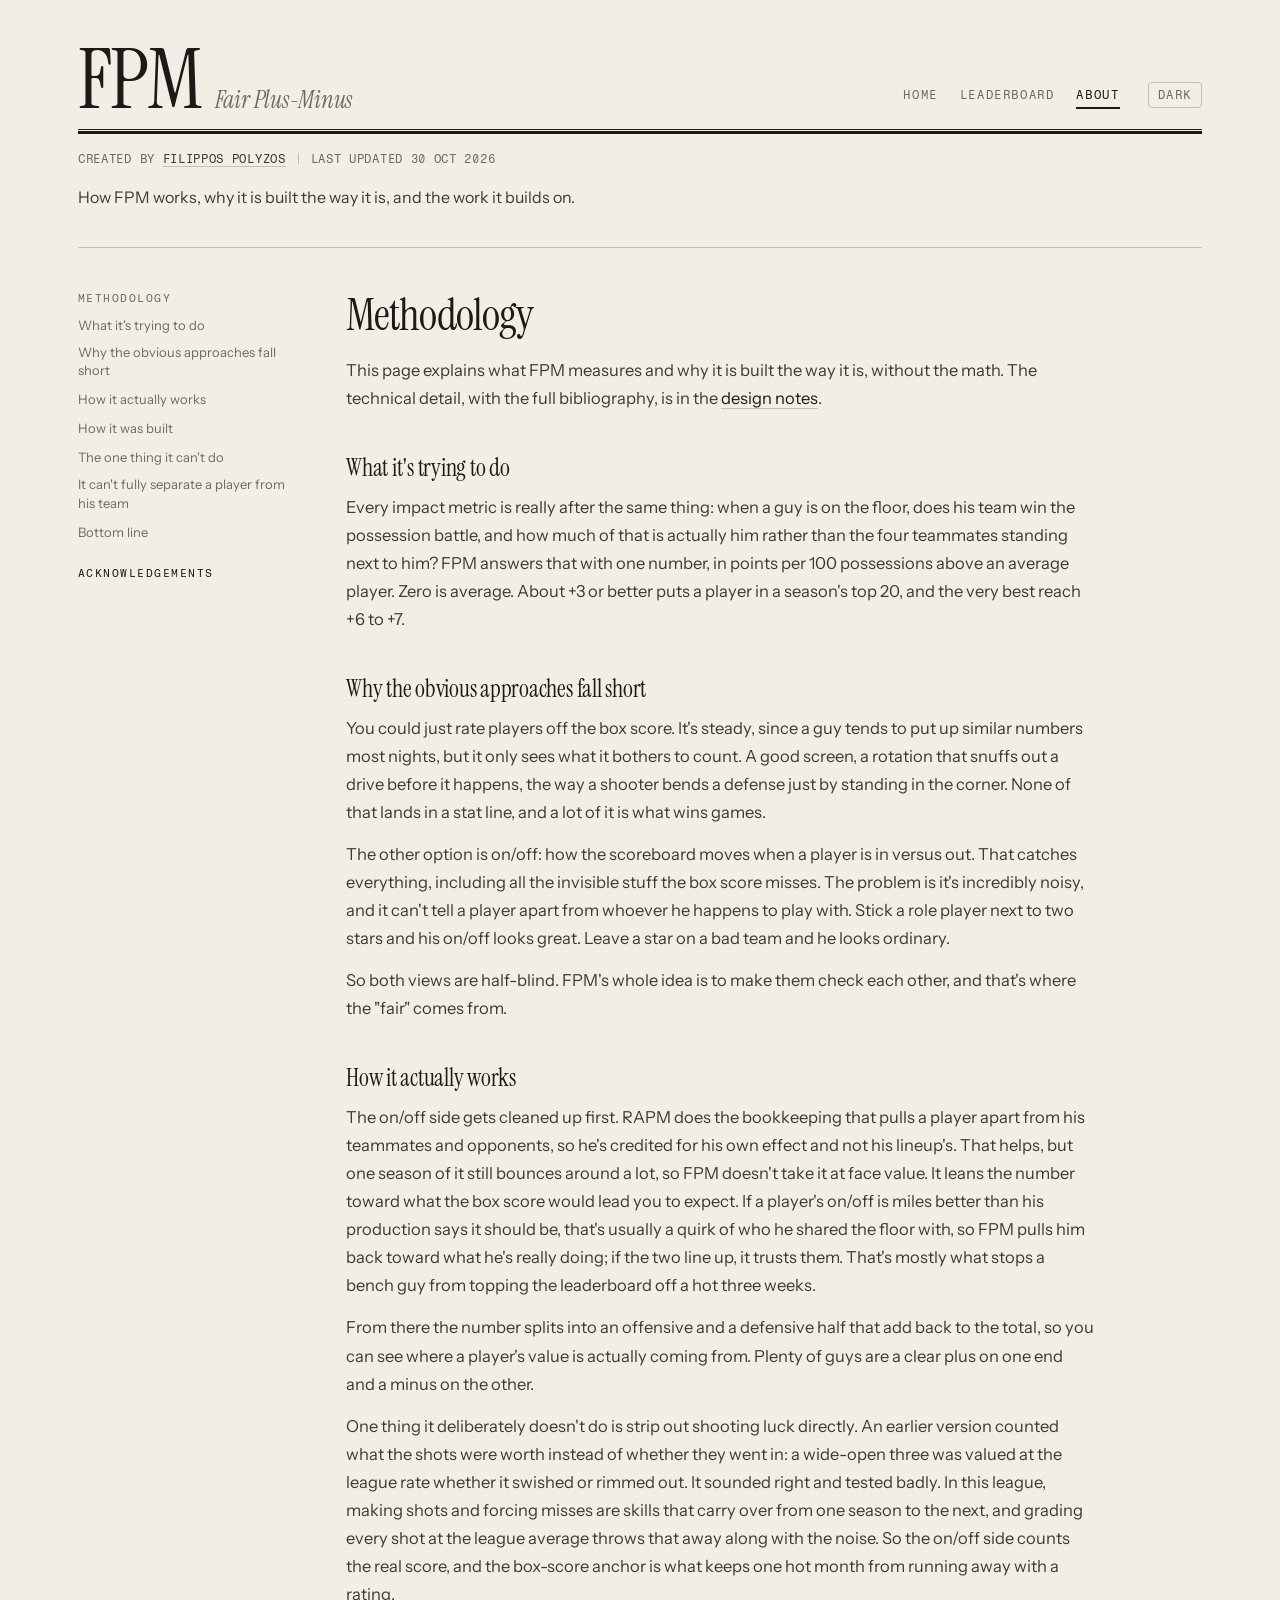
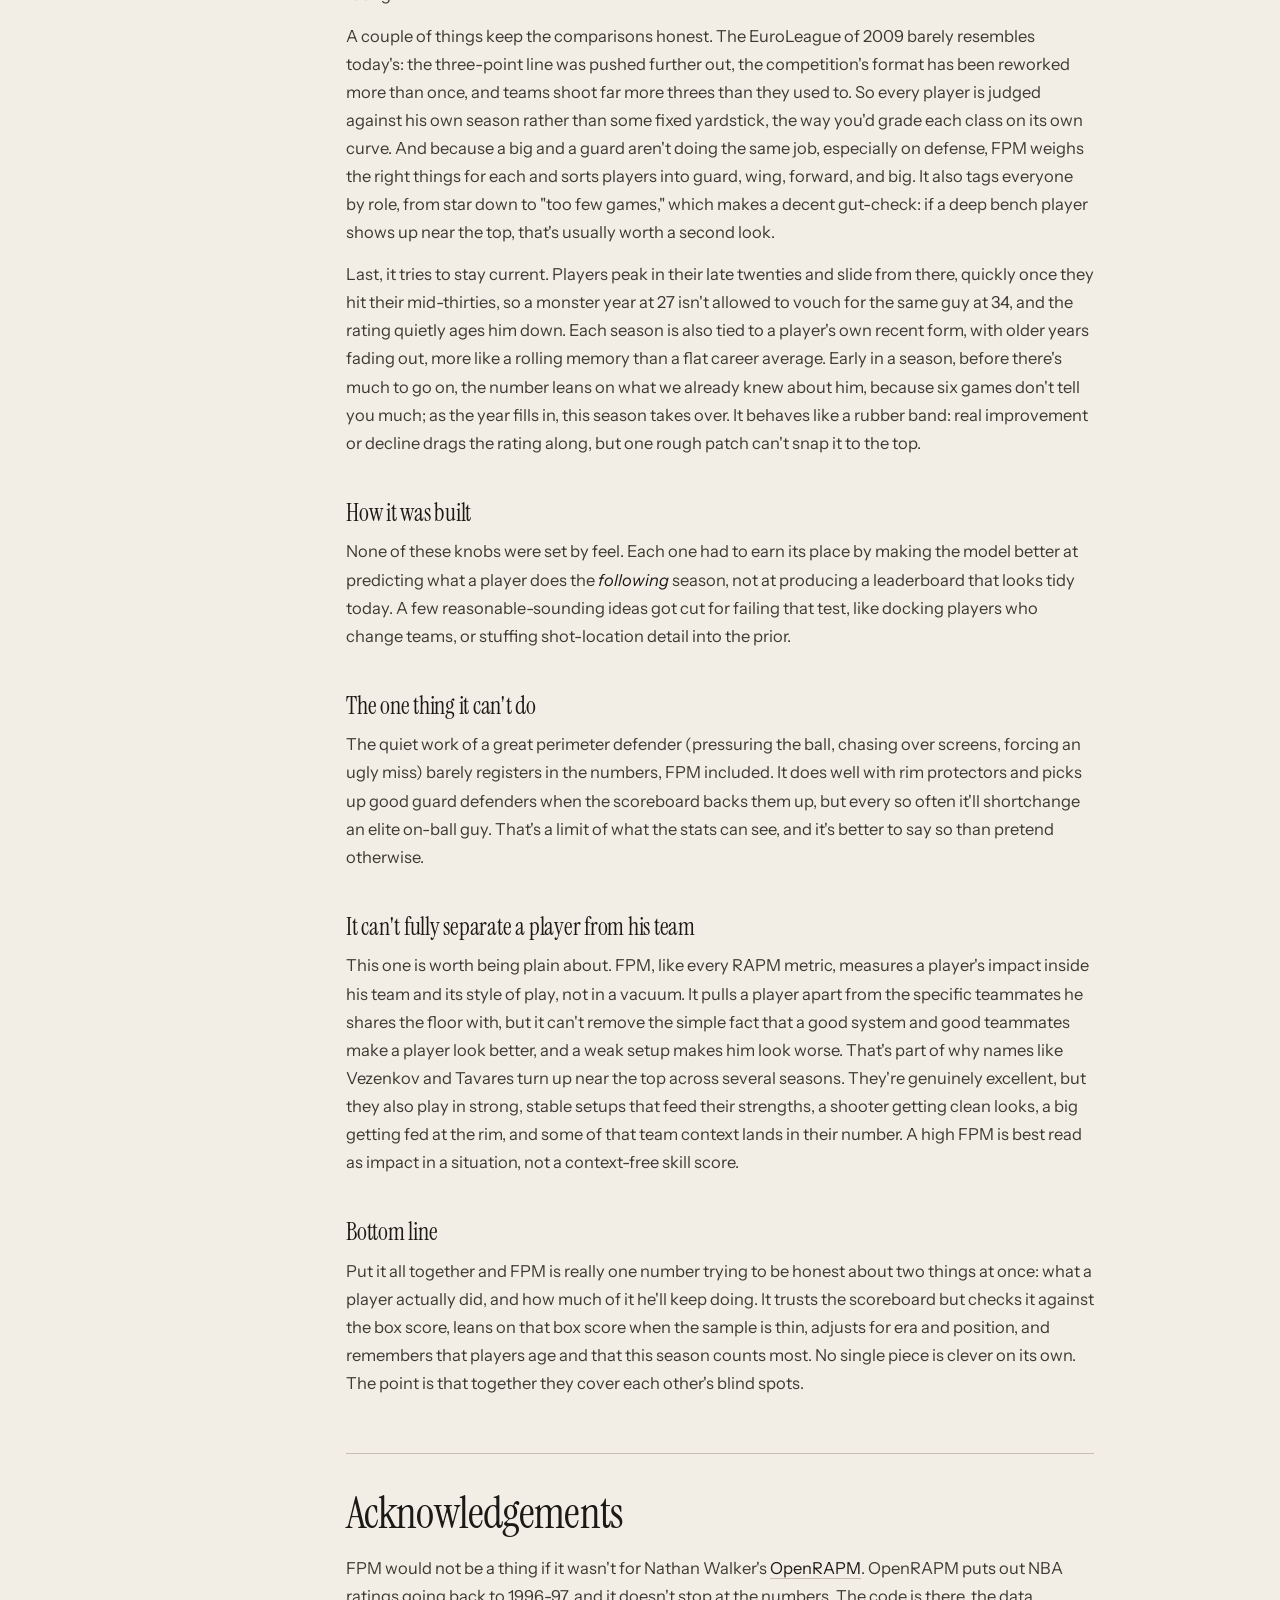
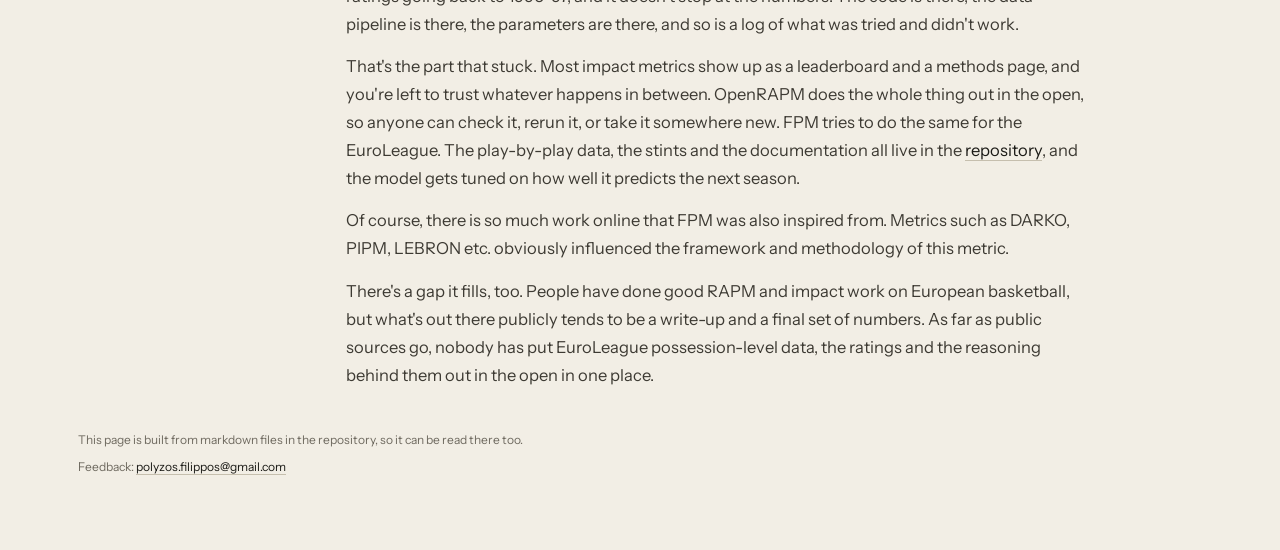
==== commit 8bf36cbd: "Add files via upload" ====
--- a/docs/about/index.html
+++ b/docs/about/index.html
@@ -3,10 +3,11 @@
 <head>
 <meta charset="utf-8">
 <meta name="viewport" content="width=device-width, initial-scale=1, viewport-fit=cover">
+<script>/* apply a remembered theme before the page paints */try{var t=localStorage.getItem("fpm-theme");if(t==="dark"||t==="light")document.documentElement.setAttribute("data-theme",t);}catch(e){}</script>
 <title>FPM - About</title>
 <meta name="description" content="How Fair Plus-Minus works, why it is built the way it is, and the work it builds on.">
 <link rel="preconnect" href="https://fonts.gstatic.com" crossorigin>
-<link rel="stylesheet" href="https://fonts.googleapis.com/css2?family=Fragment+Mono:ital@0;1&family=Instrument+Sans:wght@400;500;600;700&display=swap">
+<link rel="stylesheet" href="https://fonts.googleapis.com/css2?family=Fragment+Mono&family=Instrument+Sans:wght@400;500;600&family=Instrument+Serif:ital@0;1&display=swap">
 <link rel="stylesheet" href="../assets/site.css">
 </head>
 <body data-top>
@@ -20,6 +21,7 @@
       <a href="../">Home</a>
       <a href="../leaderboard/">Leaderboard</a>
       <a href="./" aria-current="page">About</a>
+      <button class="theme" id="theme" type="button" aria-label="Switch between light and dark"><span class="on-light">Dark</span><span class="on-dark">Light</span></button>
     </nav>
   </header>
 
--- a/docs/assets/site.css
+++ b/docs/assets/site.css
@@ -1,20 +1,41 @@
-/* FPM site: the shared house style ("Instrument"). Fragment Mono for the wordmark and the numbers,
-   Instrument Sans for everything you read. Near-black greens-greys, hairline rules, one light accent.
+/* FPM site: the shared house style ("Ledger"). Paper by day, ink by night, following the visitor's
+   system setting unless they pick one with the switch in the masthead (site.js remembers it).
+   The page behaves like print: a serif masthead over a double rule, text links instead of buttons,
+   the table set straight on the page with rules rather than in a card. The only colour is the
+   heatmap, blue above average and vermillion below, a pair that holds up for colour-blind readers.
    Every page links this file, so the three stay in step. */
 :root{
-  --bg:#0d0e0d; --panel:#121312; --raise:#1c1e1c; --hover:#161816;
-  --text:#eceee9; --sec:#c3c7bf; --muted:#858a81; --faint:#5d6159;
-  --line:#2d302c; --line-2:#1e201d; --accent:#eceee9;
-  /* heatmap pair, safe for colour-blind readers: blue above average, vermillion below */
-  --pos:52,128,214; --neg:222,98,18;
-  --pos-text:#6ea8e8; --neg-text:#f08a46;
-  --r:6px;
+  /* light (paper) */
+  --bg:#f2eee5; --panel:#f8f5ee; --raise:#e7e1d4; --hover:#ebe6da;
+  --text:#1b1a16; --sec:#3d3a33; --muted:#6f6a60; --faint:#9b958a;
+  --line:#1b1a16; --rule:#c6bfae; --line-2:#dcd6c8;
+  --pos:52,128,214; --neg:222,98,18;            /* heatmap pair */
+  --pos-text:#1f63b8; --neg-text:#c2530f;        /* the same pair as text, tuned for paper */
+  --chip-text:#15140f; --chip-sub:rgba(0,0,0,.55);
+  --r:4px;
+  --f-serif:'Instrument Serif',Georgia,'Times New Roman',serif;
   --f-mono:'Fragment Mono',ui-monospace,SFMono-Regular,Menlo,Consolas,monospace;
   --f-sans:'Instrument Sans',system-ui,-apple-system,'Segoe UI',Helvetica,Arial,sans-serif;
   --gut:max(18px,env(safe-area-inset-left,0px));
   --gutr:max(18px,env(safe-area-inset-right,0px));
-  color-scheme:dark;
+  color-scheme:light;
 }
+/* dark (ink): the system setting, unless the visitor chose light */
+@media(prefers-color-scheme:dark){ :root:not([data-theme="light"]){
+  --bg:#141311; --panel:#1a1916; --raise:#262420; --hover:#1f1d19;
+  --text:#ece7da; --sec:#c5bfb0; --muted:#8a8478; --faint:#625d53;
+  --line:#ece7da; --rule:#4a453c; --line-2:#2a2823;
+  --pos-text:#6ea8e8; --neg-text:#f08a46;
+  --chip-text:#ffffff; --chip-sub:rgba(255,255,255,.62);
+  color-scheme:dark; } }
+:root[data-theme="dark"]{
+  --bg:#141311; --panel:#1a1916; --raise:#262420; --hover:#1f1d19;
+  --text:#ece7da; --sec:#c5bfb0; --muted:#8a8478; --faint:#625d53;
+  --line:#ece7da; --rule:#4a453c; --line-2:#2a2823;
+  --pos-text:#6ea8e8; --neg-text:#f08a46;
+  --chip-text:#ffffff; --chip-sub:rgba(255,255,255,.62);
+  color-scheme:dark; }
+
 *{box-sizing:border-box}
 html{background:var(--bg)}
 html,body{margin:0}
@@ -22,84 +43,99 @@
 a{color:var(--sec)}
 .wrap{max-width:1160px;margin:0 auto;padding:0 var(--gutr) 72px var(--gut)}
 
-/* masthead: wordmark on the left, page switcher on the right */
-.mast{display:flex;align-items:center;justify-content:space-between;gap:16px;padding:52px 0 0}
+/* masthead: serif wordmark, the page links set as text, the theme switch, then a double rule */
+.mast{display:flex;align-items:flex-end;justify-content:space-between;gap:16px;padding:44px 0 14px;
+  border-bottom:1px solid var(--line);position:relative}
+.mast::after{content:"";position:absolute;left:0;right:0;bottom:-5px;height:3px;background:var(--line)}
 .brand{color:inherit;text-decoration:none}
-.brand .row{display:flex;align-items:baseline;gap:16px;flex-wrap:wrap}
-.brand h1{font:400 clamp(44px,8vw,64px)/.9 var(--f-mono);letter-spacing:-.06em;margin:0}
-.brand .exp{font:400 11px var(--f-mono);text-transform:uppercase;letter-spacing:.16em;color:var(--muted)}
-.mark{height:1px;width:36px;background:var(--accent);opacity:.8;margin:18px 0 0}
-.nav{display:flex;gap:2px;background:var(--panel);border:1px solid var(--line-2);border-radius:calc(var(--r) + 6px);padding:4px}
-.nav a{font:500 13px/1 var(--f-sans);color:var(--muted);text-decoration:none;border-radius:calc(var(--r) + 2px);padding:10px 16px}
+.brand .row{display:flex;align-items:baseline;gap:14px;flex-wrap:wrap}
+.brand h1{font:400 clamp(52px,9vw,84px)/.85 var(--f-serif);letter-spacing:-.025em;margin:0}
+.brand .exp{font:italic 400 clamp(18px,2.6vw,24px)/1 var(--f-serif);color:var(--muted);letter-spacing:-.01em}
+.mark{display:none}
+.nav{display:flex;align-items:baseline;gap:22px;padding-bottom:6px}
+.nav a{font:500 11.5px/1 var(--f-mono);letter-spacing:.14em;text-transform:uppercase;color:var(--muted);text-decoration:none;
+  padding:6px 0;border-bottom:2px solid transparent}
 .nav a:hover{color:var(--text)}
-.nav a[aria-current="page"]{background:var(--raise);color:var(--text);box-shadow:inset 0 0 0 1px var(--line)}
+.nav a[aria-current="page"]{color:var(--text);border-bottom-color:var(--text)}
+.theme{margin-left:6px;font:500 11.5px/1 var(--f-mono);letter-spacing:.14em;text-transform:uppercase;color:var(--muted);
+  background:none;border:1px solid var(--rule);border-radius:var(--r);padding:7px 9px 6px;cursor:pointer}
+.theme:hover{color:var(--text);border-color:var(--text)}
+.theme .on-dark,.theme .on-light{display:none}
+:root[data-theme="dark"] .theme .on-dark{display:inline}
+:root[data-theme="light"] .theme .on-light{display:inline}
+:root:not([data-theme]) .theme .on-light{display:inline}
+@media(prefers-color-scheme:dark){ :root:not([data-theme]) .theme .on-light{display:none} :root:not([data-theme]) .theme .on-dark{display:inline} }
 
-/* credit and last-updated line, right under the masthead */
-.credit{margin:30px 0 0;font-size:12.5px;color:var(--faint);letter-spacing:.01em;display:flex;flex-wrap:wrap;align-items:center;gap:6px 0}
+/* dateline under the masthead */
+.credit{margin:22px 0 0;font:400 11.5px var(--f-mono);letter-spacing:.06em;text-transform:uppercase;color:var(--muted);
+  display:flex;flex-wrap:wrap;align-items:center;gap:6px 0}
 .credit #updated{display:none}
 .credit.dated #updated{display:inline}
-.credit.dated #updated::before{content:"";display:inline-block;width:1px;height:11px;background:var(--line);margin:0 12px;vertical-align:-1px}
+.credit.dated #updated::before{content:"";display:inline-block;width:1px;height:11px;background:var(--rule);margin:0 12px;vertical-align:-1px}
 
 /* intro copy */
-.lede{max-width:60ch;margin:16px 0 0;font-size:15.5px;line-height:1.7;color:var(--sec)}
+.lede{max-width:60ch;margin:18px 0 0;font-size:16px;line-height:1.65;color:var(--sec)}
 .lede+.lede{margin-top:12px}
 .lede b{color:var(--text);font-weight:500}
-.lede a,.credit a,footer a{color:var(--sec);text-decoration:none;border-bottom:1px solid var(--line)}
-.lede a:hover,.credit a:hover,footer a:hover{color:var(--text);border-bottom-color:var(--text)}
-.repo{display:inline-block;margin:24px 0 0;font:500 13px/1 var(--f-sans);color:var(--sec);text-decoration:none;
-  background:var(--panel);border:1px solid var(--line);border-radius:calc(var(--r) + 2px);padding:12px 16px}
-.repo:hover{color:var(--text);border-color:var(--muted)}
-.rule{height:1px;background:var(--line-2);margin:36px 0 0}
+.lede a,.credit a,footer a{color:var(--text);text-decoration:none;border-bottom:1px solid var(--rule)}
+.lede a:hover,.credit a:hover,footer a:hover{border-bottom-color:var(--text)}
+.credit a{color:var(--sec)}
+.repo{display:inline-block;margin:24px 0 0;font:500 11.5px/1 var(--f-mono);letter-spacing:.14em;text-transform:uppercase;color:var(--text);
+  text-decoration:none;border:1px solid var(--line);border-radius:var(--r);padding:12px 16px}
+.repo:hover{background:var(--text);color:var(--bg)}
+.rule{height:1px;background:var(--rule);margin:36px 0 0}
 
-footer{margin-top:28px;font-size:12px;line-height:1.8;color:var(--faint)}
+footer{margin-top:26px;font:400 12px/1.8 var(--f-sans);color:var(--muted)}
 footer .by{margin-top:6px}
 
 /* back to top, on the leaderboard and about pages */
 .top{position:fixed;z-index:50;right:max(18px,env(safe-area-inset-right,0px));bottom:max(18px,env(safe-area-inset-bottom,0px));
-  font:500 12px/1 var(--f-sans);color:var(--sec);background:var(--panel);border:1px solid var(--line);
-  border-radius:calc(var(--r) + 2px);padding:11px 14px;cursor:pointer;opacity:0;pointer-events:none;transition:opacity .2s}
+  font:500 11px/1 var(--f-mono);letter-spacing:.14em;text-transform:uppercase;color:var(--text);background:var(--panel);
+  border:1px solid var(--line);border-radius:var(--r);padding:11px 13px;cursor:pointer;opacity:0;pointer-events:none;transition:opacity .2s}
 .top.show{opacity:1;pointer-events:auto}
-.top:hover{color:var(--text);border-color:var(--muted)}
+.top:hover{background:var(--text);color:var(--bg)}
 
 /* about: long-form reading with a table of contents beside it */
 .doc{display:grid;grid-template-columns:220px minmax(0,1fr);gap:48px;margin-top:8px}
 .toc{position:sticky;top:24px;align-self:start;max-height:calc(100vh - 48px);overflow:auto;padding:30px 0 0}
 .toc ol{list-style:none;margin:0;padding:0}
 .toc>ol>li{margin:0 0 20px}
-.toc>ol>li>a{font-size:10.5px;font-weight:600;letter-spacing:.1em;text-transform:uppercase;color:var(--muted)}
+.toc>ol>li>a{font:500 10.5px var(--f-mono);letter-spacing:.14em;text-transform:uppercase;color:var(--muted)}
 .toc li li{margin:8px 0 0}
-.toc li li a{font-size:12.5px;color:var(--faint)}
+.toc li li a{font-size:13px;color:var(--muted)}
 .toc a{text-decoration:none;line-height:1.45;display:inline-block}
 .toc a:hover,.toc a.on{color:var(--text)}
-.prose{max-width:70ch;font-size:15.5px;line-height:1.75;color:var(--sec)}
+.prose{max-width:68ch;font-size:16.5px;line-height:1.7;color:var(--sec)}
 .prose .part{padding-top:6px}
-.prose .part+.part{margin-top:56px;border-top:1px solid var(--line-2)}
-.prose h2{font:400 clamp(24px,3.4vw,30px)/1.2 var(--f-mono);letter-spacing:-.03em;color:var(--text);margin:28px 0 16px}
-.prose h3{font-size:18px;font-weight:600;letter-spacing:-.01em;color:var(--text);margin:40px 0 10px}
-.prose h4{font-size:10.5px;font-weight:600;letter-spacing:.12em;text-transform:uppercase;color:var(--muted);margin:30px 0 10px}
+.prose .part+.part{margin-top:56px;border-top:1px solid var(--rule)}
+.prose h2{font:400 clamp(34px,4.6vw,44px)/1.05 var(--f-serif);letter-spacing:-.02em;color:var(--text);margin:30px 0 18px}
+.prose h3{font:400 24px/1.2 var(--f-serif);letter-spacing:-.01em;color:var(--text);margin:42px 0 10px}
+.prose h4{font:500 10.5px var(--f-mono);letter-spacing:.14em;text-transform:uppercase;color:var(--muted);margin:30px 0 10px}
 .prose p{margin:0 0 14px}
 .prose strong{color:var(--text);font-weight:600}
 .prose em{color:var(--text);font-style:italic}
 .prose ul,.prose ol{margin:0 0 16px;padding-left:20px}
-.prose li{margin:0 0 9px;line-height:1.65}
+.prose li{margin:0 0 9px;line-height:1.6}
 .prose li::marker{color:var(--faint)}
-.prose a{color:var(--sec);text-decoration:none;border-bottom:1px solid var(--line);overflow-wrap:anywhere}
-.prose a:hover{color:var(--text);border-bottom-color:var(--text)}
-.prose code{font:400 13px var(--f-mono);background:var(--raise);border:1px solid var(--line-2);
-  border-radius:4px;padding:1px 5px;color:var(--text)}
+.prose a{color:var(--text);text-decoration:none;border-bottom:1px solid var(--rule);overflow-wrap:anywhere}
+.prose a:hover{border-bottom-color:var(--text)}
+.prose code{font:400 13.5px var(--f-mono);background:var(--raise);border-radius:3px;padding:1px 5px;color:var(--text)}
 .prose h2,.prose h3,.prose h4{scroll-margin-top:20px}
 .status{color:var(--muted);font-size:13px;padding:30px 0}
 
 @media(max-width:1000px){
   .doc{grid-template-columns:1fr;gap:0}
-  .toc{position:static;max-height:none;border-bottom:1px solid var(--line-2);padding:24px 0 16px}
+  .toc{position:static;max-height:none;border-bottom:1px solid var(--rule);padding:24px 0 16px}
   .toc li li{display:none}
   .toc>ol{display:flex;flex-wrap:wrap;gap:8px 22px}
   .toc>ol>li{margin:0}
 }
 @media(max-width:620px){
-  .mast{flex-wrap:wrap;align-items:flex-start}
+  .mast{flex-wrap:wrap;align-items:flex-start;padding-top:32px}
+  .nav{width:100%;gap:18px}
   .credit{flex-direction:column;align-items:flex-start}
   .credit.dated #updated::before{display:none}
+  .lede{font-size:15.5px}
+  .prose{font-size:16px}
 }
 @media(prefers-reduced-motion:reduce){*{transition:none!important;scroll-behavior:auto!important}}
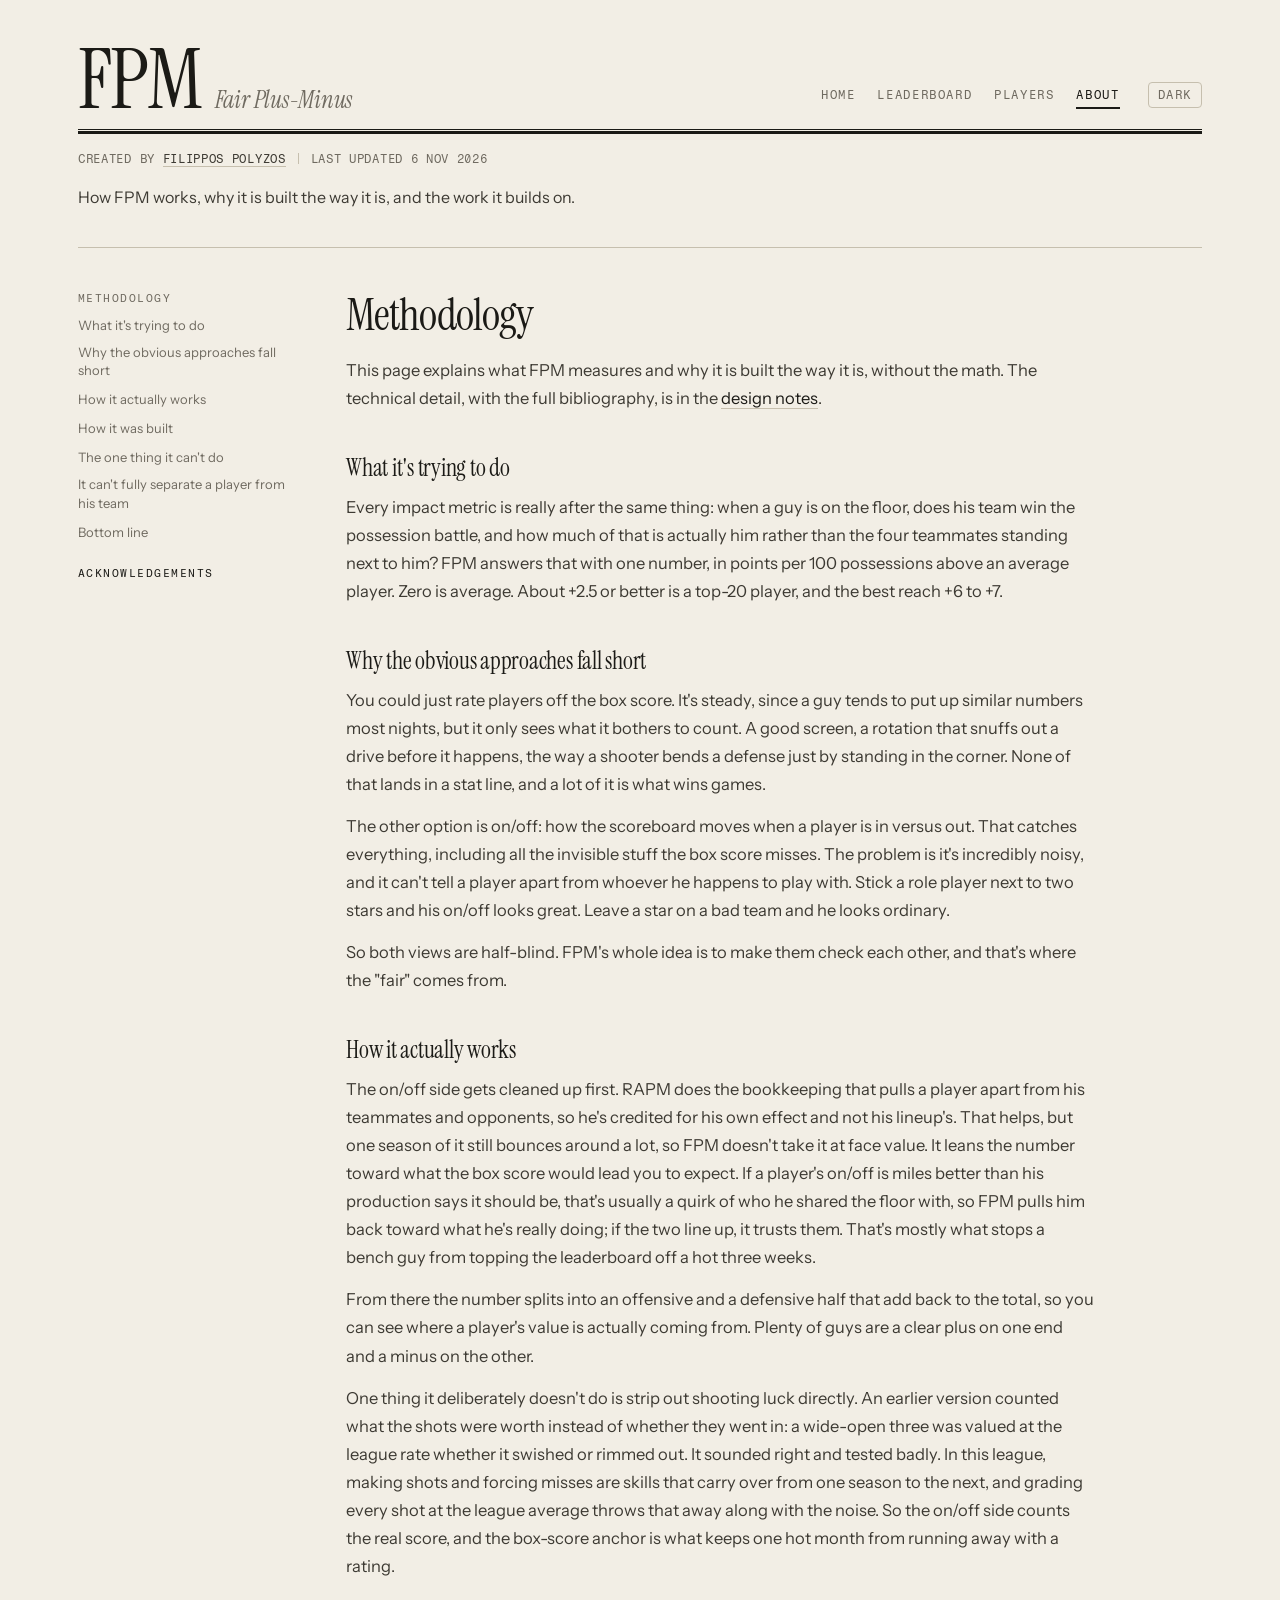
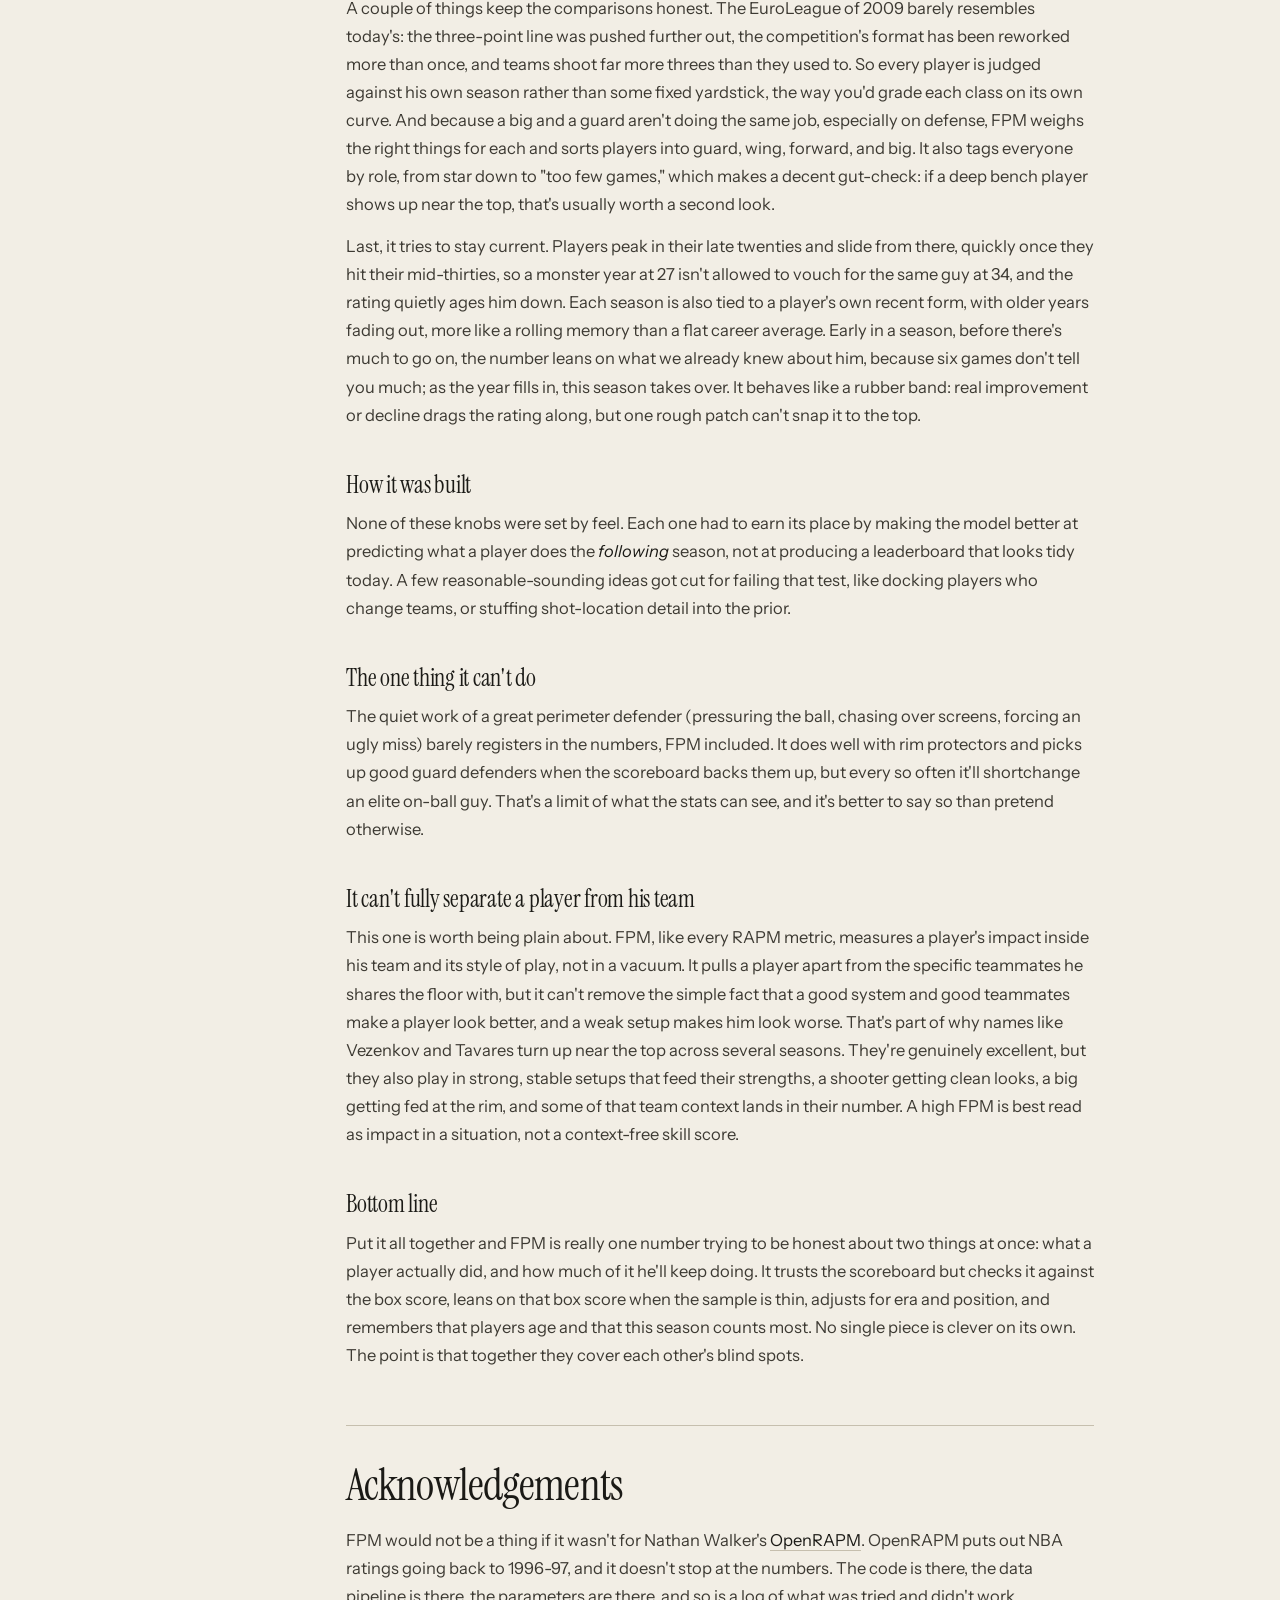
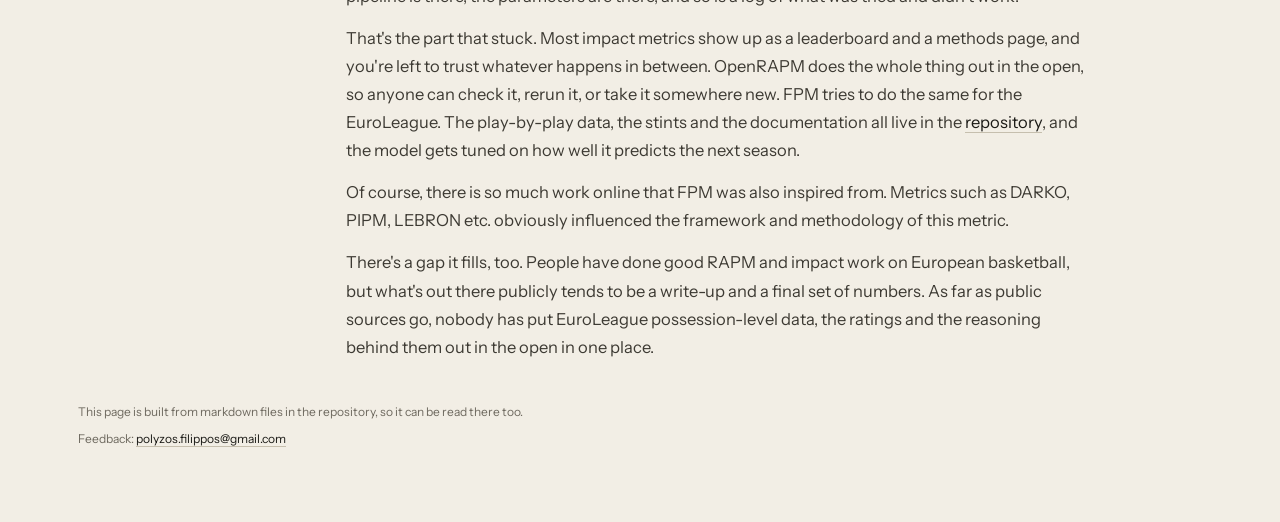
==== commit 32b2a157: "Add files via upload" ====
--- a/docs/about/index.html
+++ b/docs/about/index.html
@@ -20,6 +20,7 @@
     <nav class="nav" aria-label="Site">
       <a href="../">Home</a>
       <a href="../leaderboard/">Leaderboard</a>
+      <a href="../player/">Players</a>
       <a href="./" aria-current="page">About</a>
       <button class="theme" id="theme" type="button" aria-label="Switch between light and dark"><span class="on-light">Dark</span><span class="on-dark">Light</span></button>
     </nav>
--- a/docs/assets/site.css
+++ b/docs/assets/site.css
@@ -9,8 +9,8 @@
   --bg:#f2eee5; --panel:#f8f5ee; --raise:#e7e1d4; --hover:#ebe6da;
   --text:#1b1a16; --sec:#3d3a33; --muted:#6f6a60; --faint:#9b958a;
   --line:#1b1a16; --rule:#c6bfae; --line-2:#dcd6c8;
-  --pos:52,128,214; --neg:222,98,18;            /* heatmap pair */
-  --pos-text:#1f63b8; --neg-text:#c2530f;        /* the same pair as text, tuned for paper */
+  --pos:17,138,112; --neg:141,78,168;           /* heatmap pair (teal / purple) */
+  --pos-text:#0e7a5f; --neg-text:#7d3f9e;        /* the same pair as text, tuned for paper */
   --chip-text:#15140f; --chip-sub:rgba(0,0,0,.55);
   --r:4px;
   --f-serif:'Instrument Serif',Georgia,'Times New Roman',serif;
@@ -25,14 +25,14 @@
   --bg:#141311; --panel:#1a1916; --raise:#262420; --hover:#1f1d19;
   --text:#ece7da; --sec:#c5bfb0; --muted:#8a8478; --faint:#625d53;
   --line:#ece7da; --rule:#4a453c; --line-2:#2a2823;
-  --pos-text:#6ea8e8; --neg-text:#f08a46;
+  --pos-text:#4cbf9f; --neg-text:#bd93d8;
   --chip-text:#ffffff; --chip-sub:rgba(255,255,255,.62);
   color-scheme:dark; } }
 :root[data-theme="dark"]{
   --bg:#141311; --panel:#1a1916; --raise:#262420; --hover:#1f1d19;
   --text:#ece7da; --sec:#c5bfb0; --muted:#8a8478; --faint:#625d53;
   --line:#ece7da; --rule:#4a453c; --line-2:#2a2823;
-  --pos-text:#6ea8e8; --neg-text:#f08a46;
+  --pos-text:#4cbf9f; --neg-text:#bd93d8;
   --chip-text:#ffffff; --chip-sub:rgba(255,255,255,.62);
   color-scheme:dark; }
 
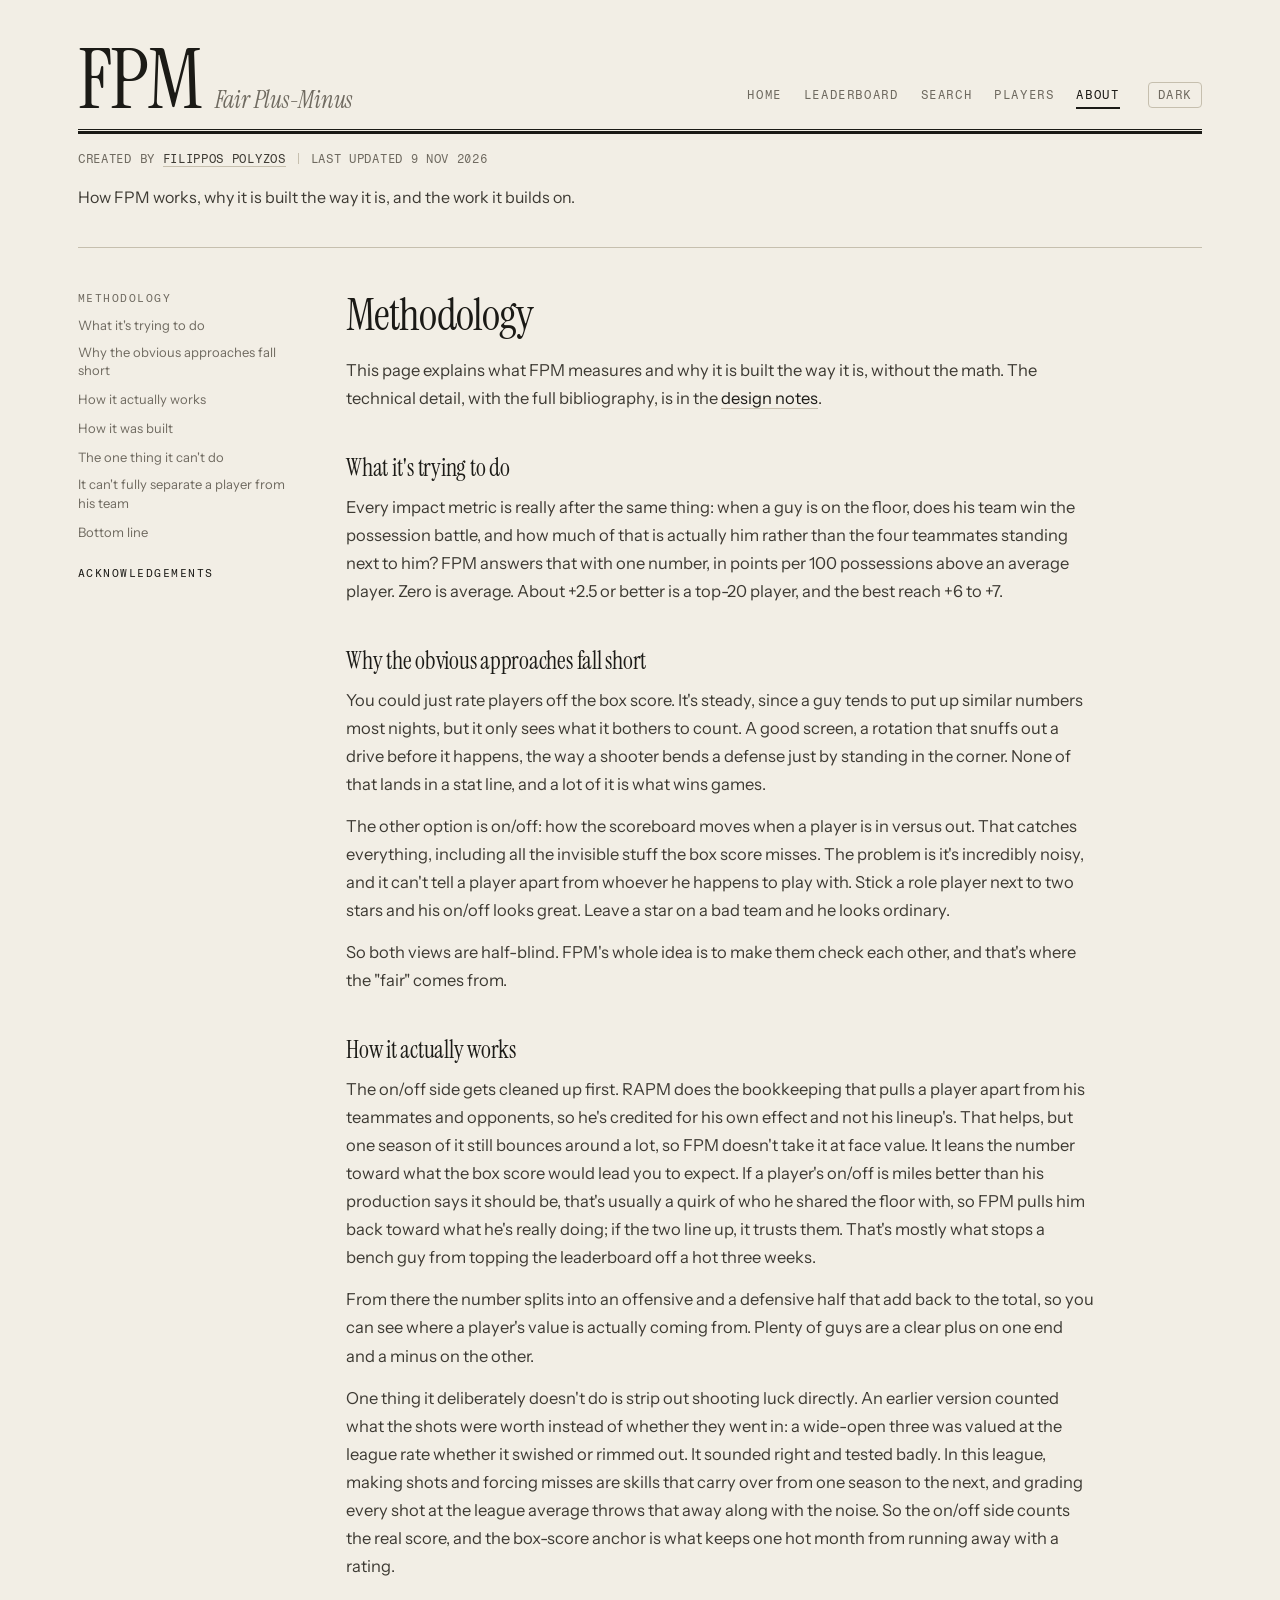
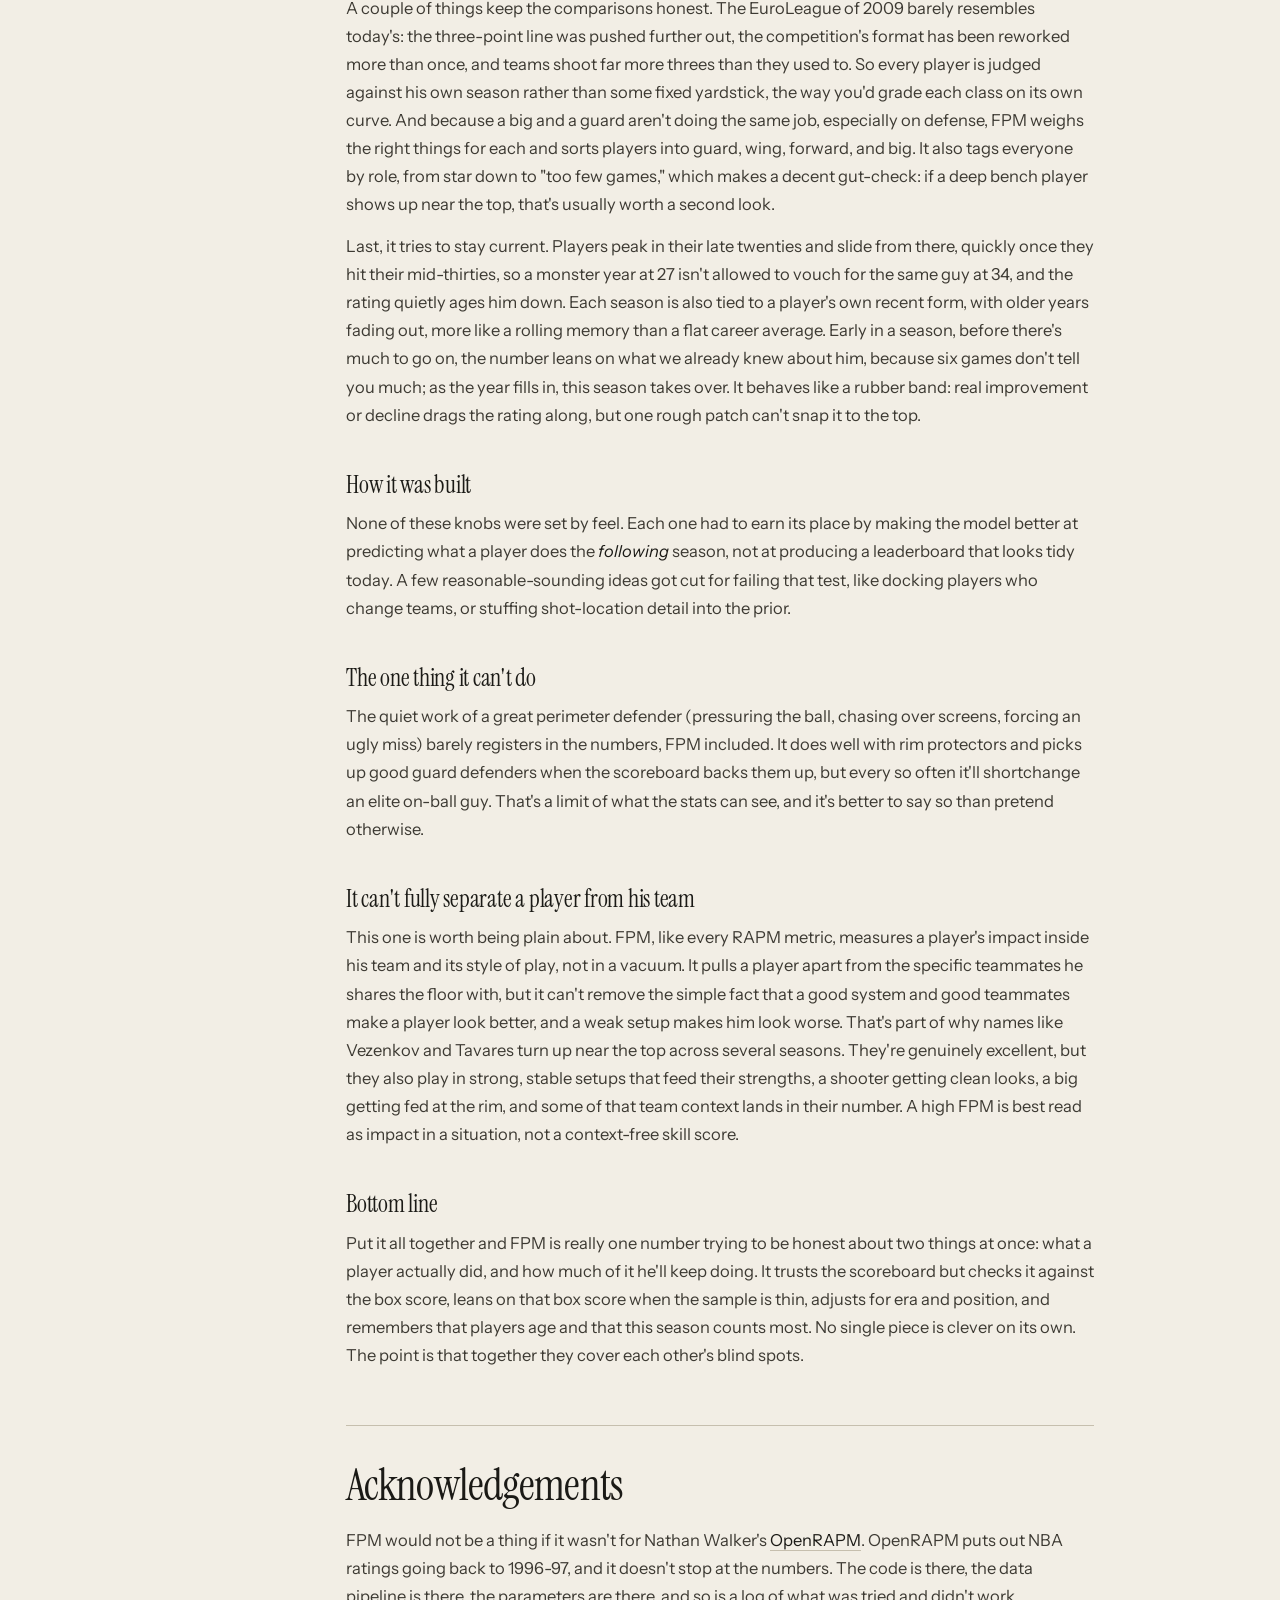
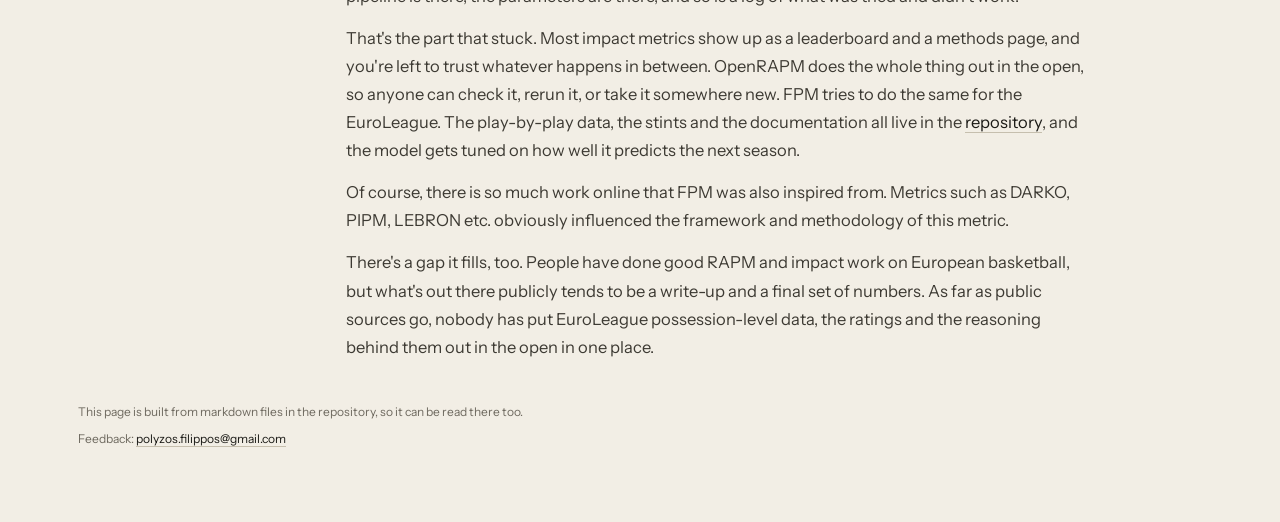
==== commit 20b75ab2: "Add files via upload" ====
--- a/docs/about/index.html
+++ b/docs/about/index.html
@@ -20,6 +20,7 @@
     <nav class="nav" aria-label="Site">
       <a href="../">Home</a>
       <a href="../leaderboard/">Leaderboard</a>
+      <a href="../search/">Search</a>
       <a href="../player/">Players</a>
       <a href="./" aria-current="page">About</a>
       <button class="theme" id="theme" type="button" aria-label="Switch between light and dark"><span class="on-light">Dark</span><span class="on-dark">Light</span></button>
